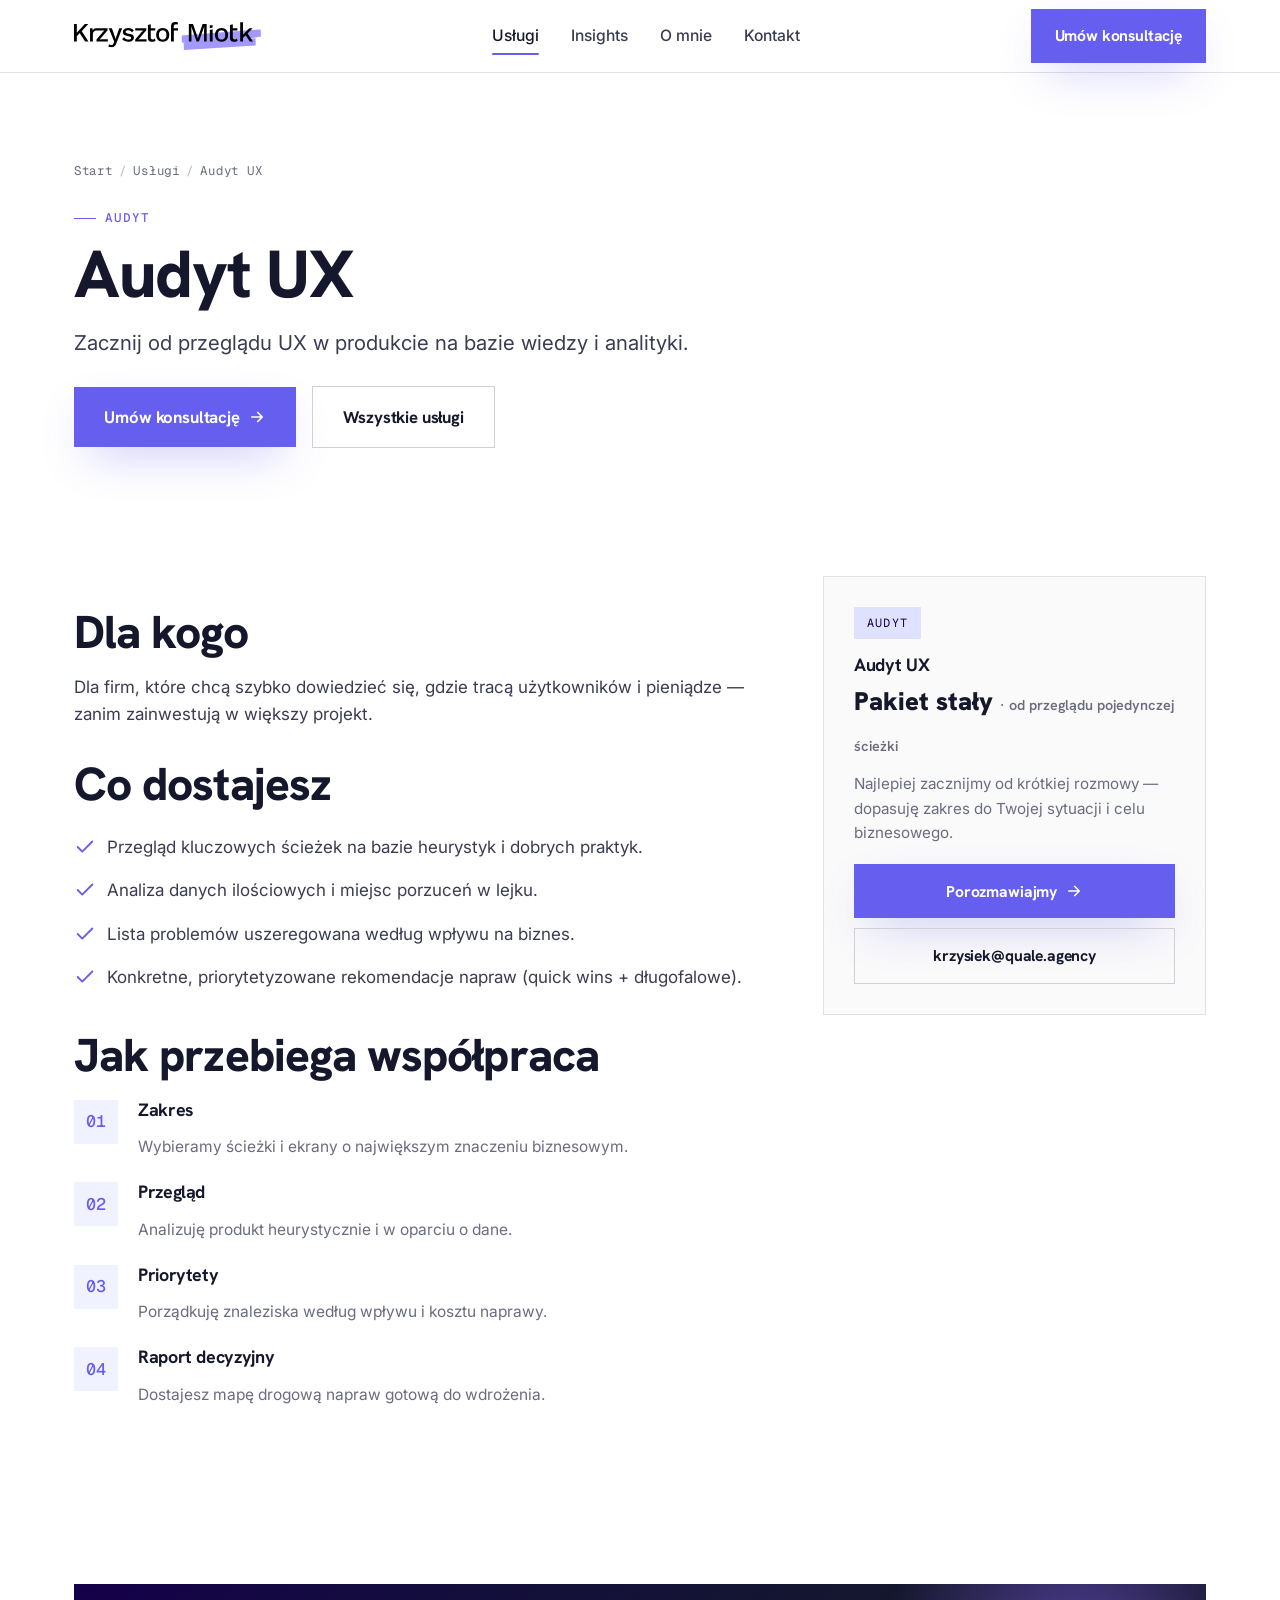
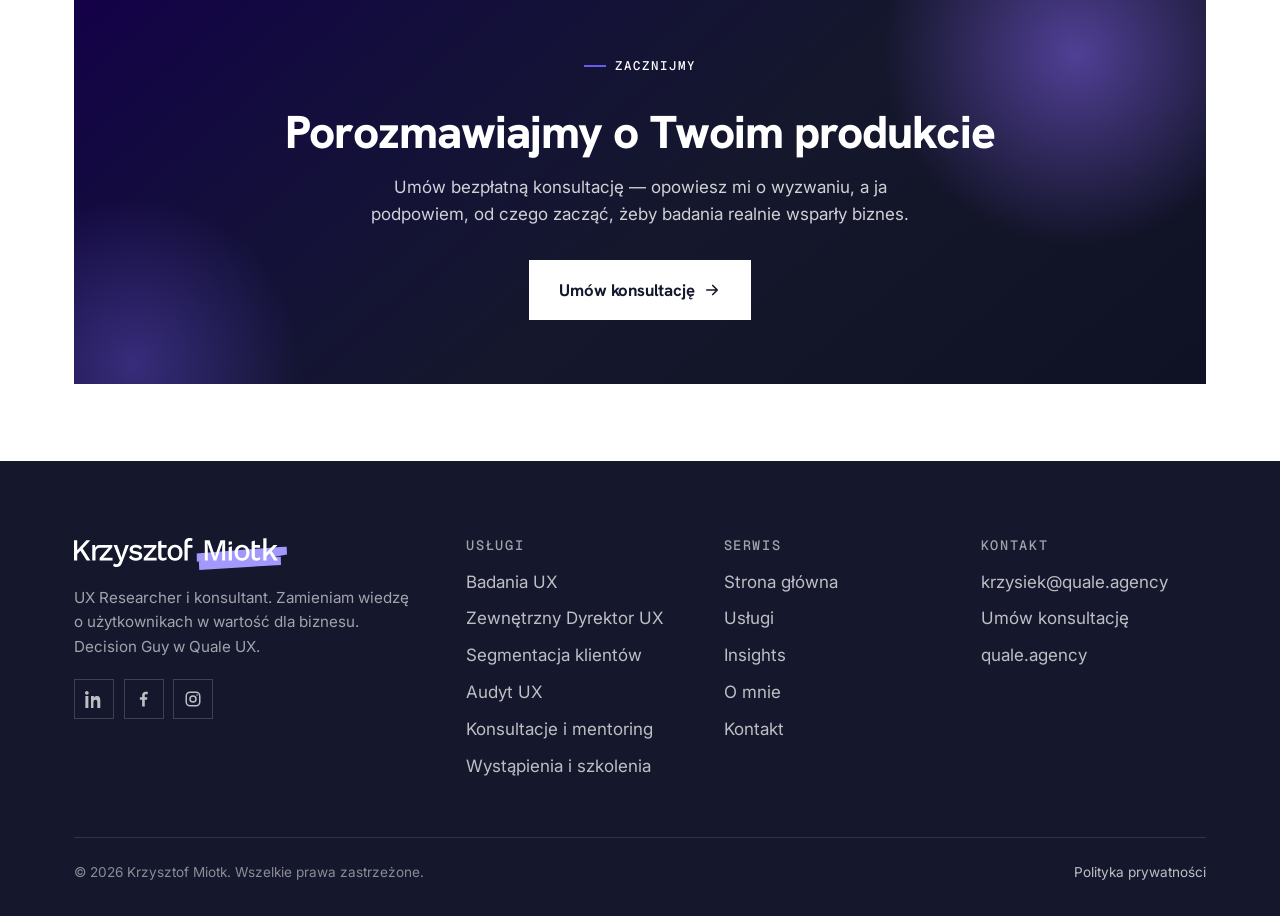
==== audyt-ux.html @ 033b7e9b "Krzysztof Miotk — strona w brandingu QUALE Wielostronicowy serwis statyczny (HTML/CSS/JS) spójny z q" ====
<!DOCTYPE html>
<html lang="pl">
<head>
<meta charset="utf-8" />
<meta name="viewport" content="width=device-width, initial-scale=1" />
<title>Audyt UX — Krzysztof Miotk</title>
<meta name="description" content="Zacznij od przeglądu UX w produkcie na bazie wiedzy i analityki." />
<link rel="preconnect" href="https://fonts.googleapis.com" />
<link rel="preconnect" href="https://fonts.gstatic.com" crossorigin />
<link href="https://fonts.googleapis.com/css2?family=Hanken+Grotesk:wght@400;500;600;700;800;900&family=Inter:wght@400;500;600;700&family=Geist+Mono:wght@400;500&display=swap" rel="stylesheet" />
<link rel="stylesheet" href="css/styles.css" />
</head>
<body>
<header class="site-header">
  <div class="wrap nav">
    <a href="index.html" class="brand" aria-label="Krzysztof Miotk — strona główna">
      <img src="assets/logo.svg" alt="Krzysztof Miotk" class="brand-logo" width="280" height="42" />
    </a>
    <nav class="nav-links" aria-label="Główna nawigacja">
      <a href="uslugi.html" aria-current="page">Usługi</a>
      <a href="insights.html">Insights</a>
      <a href="o-mnie.html">O mnie</a>
      <a href="kontakt.html">Kontakt</a>
    </nav>
    <div class="nav-cta">
      <a href="kontakt.html" class="btn btn--primary nav-desk">Umów konsultację</a>
      <button class="nav-toggle" aria-label="Menu" aria-expanded="false"><span></span></button>
    </div>
  </div>
</header>
<main>

<section class="page-hero">
  <div class="wrap">
    <p class="breadcrumbs"><a href="index.html">Start</a><span>/</span><a href="uslugi.html">Usługi</a><span>/</span>Audyt UX</p>
    <p class="eyebrow">Audyt</p>
    <h1 style="max-width:16ch; margin-top:.6rem">Audyt UX</h1>
    <p class="lead">Zacznij od przeglądu UX w produkcie na bazie wiedzy i analityki.</p>
    <div class="hero-cta" style="margin-top:1.6rem">
      <a href="kontakt.html" class="btn btn--primary btn--lg">Umów konsultację <svg viewBox="0 0 24 24" fill="none" stroke="currentColor" stroke-width="2.2" stroke-linecap="round" stroke-linejoin="round"><path d="M5 12h14M13 6l6 6-6 6"/></svg></a>
      <a href="uslugi.html" class="btn btn--ghost btn--lg">Wszystkie usługi</a>
    </div>
  </div>
</section>

<section class="section--tight">
  <div class="wrap split">
    <div class="prose reveal">
      <h2>Dla kogo</h2>
      <p>Dla firm, które chcą szybko dowiedzieć się, gdzie tracą użytkowników i pieniądze — zanim zainwestują w większy projekt.</p>

      <h2>Co dostajesz</h2>
      <ul class="checklist">
        <li><svg viewBox="0 0 24 24" fill="none" stroke="currentColor" stroke-width="2" stroke-linecap="round" stroke-linejoin="round"><path d="M20 6L9 17l-5-5"/></svg> Przegląd kluczowych ścieżek na bazie heurystyk i dobrych praktyk.</li>
        <li><svg viewBox="0 0 24 24" fill="none" stroke="currentColor" stroke-width="2" stroke-linecap="round" stroke-linejoin="round"><path d="M20 6L9 17l-5-5"/></svg> Analiza danych ilościowych i miejsc porzuceń w lejku.</li>
        <li><svg viewBox="0 0 24 24" fill="none" stroke="currentColor" stroke-width="2" stroke-linecap="round" stroke-linejoin="round"><path d="M20 6L9 17l-5-5"/></svg> Lista problemów uszeregowana według wpływu na biznes.</li>
        <li><svg viewBox="0 0 24 24" fill="none" stroke="currentColor" stroke-width="2" stroke-linecap="round" stroke-linejoin="round"><path d="M20 6L9 17l-5-5"/></svg> Konkretne, priorytetyzowane rekomendacje napraw (quick wins + długofalowe).</li>
      </ul>

      <h2>Jak przebiega współpraca</h2>
      <div class="steps" style="margin-top:1.2rem">
        <div class="step stack" style="margin-bottom:1.4rem">
          <h4>Zakres</h4>
          <p class="muted" style="font-size:.97rem">Wybieramy ścieżki i ekrany o największym znaczeniu biznesowym.</p>
        </div>
        <div class="step stack" style="margin-bottom:1.4rem">
          <h4>Przegląd</h4>
          <p class="muted" style="font-size:.97rem">Analizuję produkt heurystycznie i w oparciu o dane.</p>
        </div>
        <div class="step stack" style="margin-bottom:1.4rem">
          <h4>Priorytety</h4>
          <p class="muted" style="font-size:.97rem">Porządkuję znaleziska według wpływu i kosztu naprawy.</p>
        </div>
        <div class="step stack" style="margin-bottom:1.4rem">
          <h4>Raport decyzyjny</h4>
          <p class="muted" style="font-size:.97rem">Dostajesz mapę drogową napraw gotową do wdrożenia.</p>
        </div>
      </div>
    </div>

    <aside class="reveal">
      <div class="sidecard">
        <span class="pill">Audyt</span>
        <h4 style="margin-top:1rem">Audyt UX</h4>
        <div class="price">Pakiet stały <small>· od przeglądu pojedynczej ścieżki</small></div>
        <p class="muted" style="font-size:.95rem; margin:.6rem 0 1.2rem">Najlepiej zacznijmy od krótkiej rozmowy — dopasuję zakres do Twojej sytuacji i celu biznesowego.</p>
        <a href="kontakt.html" class="btn btn--primary btn--block">Porozmawiajmy <svg viewBox="0 0 24 24" fill="none" stroke="currentColor" stroke-width="2.2" stroke-linecap="round" stroke-linejoin="round"><path d="M5 12h14M13 6l6 6-6 6"/></svg></a>
        <a href="mailto:krzysiek@quale.agency" class="btn btn--ghost btn--block" style="margin-top:.6rem">krzysiek@quale.agency</a>
      </div>
    </aside>
  </div>
</section>

<section class="section section--tight">
  <div class="wrap">
    <div class="cta-band reveal">
      <p class="eyebrow" style="justify-content:center; color:#fff">Zacznijmy</p>
      <h2>Porozmawiajmy o Twoim produkcie</h2>
      <p>Umów bezpłatną konsultację — opowiesz mi o wyzwaniu, a ja podpowiem, od czego zacząć, żeby badania realnie wsparły biznes.</p>
      <a href="kontakt.html" class="btn btn--light btn--lg">Umów konsultację <svg viewBox="0 0 24 24" fill="none" stroke="currentColor" stroke-width="2.2" stroke-linecap="round" stroke-linejoin="round"><path d="M5 12h14M13 6l6 6-6 6"/></svg></a>
    </div>
  </div>
</section>
</main>

<footer class="site-footer">
  <div class="wrap">
    <div class="footer-grid">
      <div>
        <div class="brand"><img src="assets/logo-white.svg" alt="Krzysztof Miotk" class="brand-logo" width="280" height="42" /></div>
        <p class="footer-about">UX Researcher i konsultant. Zamieniam wiedzę o użytkownikach w wartość dla biznesu. Decision Guy w Quale UX.</p>
        <div class="socials">
          <a href="https://www.linkedin.com/" aria-label="LinkedIn" target="_blank" rel="noopener"><svg viewBox="0 0 24 24" fill="currentColor"><path d="M4.98 3.5A2.5 2.5 0 1 1 0 3.5a2.5 2.5 0 0 1 4.98 0zM.5 8h4V24h-4V8zM8 8h3.8v2.2h.05c.53-1 1.83-2.2 3.77-2.2 4.03 0 4.78 2.65 4.78 6.1V24h-4v-7.1c0-1.7-.03-3.9-2.38-3.9-2.38 0-2.75 1.86-2.75 3.78V24H8V8z"/></svg></a>
          <a href="https://www.facebook.com/" aria-label="Facebook" target="_blank" rel="noopener"><svg viewBox="0 0 24 24" fill="currentColor"><path d="M13 22v-9h3l.5-3.5H13V7.3c0-1 .3-1.7 1.8-1.7H17V2.4c-.4-.05-1.5-.16-2.8-.16-2.8 0-4.7 1.7-4.7 4.8v2.66H6.5V13H9.5v9H13z"/></svg></a>
          <a href="https://www.instagram.com/" aria-label="Instagram" target="_blank" rel="noopener"><svg viewBox="0 0 24 24" fill="none" stroke="currentColor" stroke-width="2"><rect x="3" y="3" width="18" height="18" rx="5"/><circle cx="12" cy="12" r="4"/><circle cx="17.5" cy="6.5" r="1" fill="currentColor" stroke="none"/></svg></a>
        </div>
      </div>
      <div class="footer-col">
        <h4>Usługi</h4>
        <ul>
          <li><a href="badania-ux.html">Badania UX</a></li>
          <li><a href="zewnetrzny-dyrektor-ux.html">Zewnętrzny Dyrektor UX</a></li>
          <li><a href="segmentacja-klientow.html">Segmentacja klientów</a></li>
          <li><a href="audyt-ux.html">Audyt UX</a></li>
          <li><a href="konsultacje-i-mentoring.html">Konsultacje i mentoring</a></li>
          <li><a href="wystapienia-i-szkolenia.html">Wystąpienia i szkolenia</a></li>
        </ul>
      </div>
      <div class="footer-col">
        <h4>Serwis</h4>
        <ul>
          <li><a href="index.html">Strona główna</a></li>
          <li><a href="uslugi.html">Usługi</a></li>
          <li><a href="insights.html">Insights</a></li>
          <li><a href="o-mnie.html">O mnie</a></li>
          <li><a href="kontakt.html">Kontakt</a></li>
        </ul>
      </div>
      <div class="footer-col">
        <h4>Kontakt</h4>
        <ul>
          <li><a href="mailto:krzysiek@quale.agency">krzysiek@quale.agency</a></li>
          <li><a href="kontakt.html">Umów konsultację</a></li>
          <li><a href="https://quale.agency" target="_blank" rel="noopener">quale.agency</a></li>
        </ul>
      </div>
    </div>
    <div class="footer-bottom">
      <span>© <span data-year>2025</span> Krzysztof Miotk. Wszelkie prawa zastrzeżone.</span>
      <a href="#">Polityka prywatności</a>
    </div>
  </div>
</footer>

<script src="js/main.js"></script>
</body>
</html>
---- css/styles.css ----
/* =========================================================================
   Krzysztof Miotk — Design System (spójny z QUALE Branding)
   Tokeny przeniesione 1:1 z quale.agency:
   - Fonty:  Hanken Grotesk (display) / Inter (sans) / Geist Mono (mono)
   - Kolory: brand purple oklch(57.2% .21 280), brand-dark #15172c, itd.
   ========================================================================= */

:root {
  /* --- Marka (z quale.agency) --- */
  --brand:            oklch(57.2% 0.21 280);   /* fioletowy akcent QUALE */
  --brand-strong:     oklch(50% 0.23 282);     /* mocniejszy hover */
  --brand-deep:       oklch(20% 0.12 282);     /* deep purple (gradienty) */
  --brand-light:      oklch(92% 0.048 280);    /* lawenda (tła) */
  --brand-lighter:    oklch(96.5% 0.022 285);  /* bardzo jasna lawenda */
  --brand-dark:       #15172c;                 /* granat / primary text */
  --brand-yellow:     oklch(87.6% 0.174 97);   /* żółty akcent */

  /* --- Neutralne --- */
  --bg:               #ffffff;
  --bg-soft:          #fafafa;
  --bg-tint:          oklch(97.5% 0.012 285);
  --ink:              #15172c;
  --ink-soft:         #3a3d52;
  --muted:            #6a6d80;
  --muted-2:          #9094a6;
  --line:             oklch(91% 0.008 285);
  --line-strong:      oklch(86% 0.012 285);
  --white:            #ffffff;

  /* --- Typografia --- */
  --font-display: "Hanken Grotesk", "Inter", system-ui, sans-serif;
  --font-sans:    "Inter", system-ui, -apple-system, sans-serif;
  --font-mono:    "Geist Mono", ui-monospace, "SFMono-Regular", Menlo, monospace;

  /* --- Skala / promienie / cienie --- */
  --maxw: 1180px;
  --radius-sm: 0px;
  --radius:    0px;
  --radius-lg: 0px;
  --radius-xl: 0px;
  --shadow-sm: 0 1px 2px rgba(21,23,44,.04), 0 1px 3px rgba(21,23,44,.06);
  --shadow:    0 8px 24px -8px rgba(21,23,44,.12), 0 2px 8px -4px rgba(21,23,44,.08);
  --shadow-lg: 0 24px 60px -20px rgba(21,23,44,.22);
  --shadow-brand: 0 18px 48px -16px oklch(57.2% 0.21 280 / .45);

  --ease: cubic-bezier(.22,.61,.36,1);
}

/* ---------------------------------------------------------------- Reset */
*, *::before, *::after { box-sizing: border-box; }
* { margin: 0; }
html { scroll-behavior: smooth; -webkit-text-size-adjust: 100%; }
body {
  font-family: var(--font-sans);
  color: var(--ink);
  background: var(--bg);
  line-height: 1.6;
  font-size: 17px;
  -webkit-font-smoothing: antialiased;
  text-rendering: optimizeLegibility;
  overflow-x: hidden;
}
img, svg, video { display: block; max-width: 100%; }
a { color: inherit; text-decoration: none; }
button { font: inherit; cursor: pointer; border: none; background: none; }
ul { list-style: none; padding: 0; }
:focus-visible { outline: 3px solid var(--brand); outline-offset: 3px; border-radius: 4px; }

/* ------------------------------------------------------------ Typografia */
h1, h2, h3, h4 {
  font-family: var(--font-display);
  font-weight: 800;
  line-height: 1.08;
  letter-spacing: -0.02em;
  color: var(--ink);
}
h1 { font-size: clamp(2.4rem, 5.2vw, 4.2rem); }
h2 { font-size: clamp(1.9rem, 3.6vw, 3rem); }
h3 { font-size: clamp(1.3rem, 2vw, 1.7rem); letter-spacing: -0.015em; }
h4 { font-size: 1.12rem; font-weight: 700; }
p  { color: var(--ink-soft); }

.eyebrow {
  font-family: var(--font-mono);
  font-size: .78rem;
  font-weight: 500;
  letter-spacing: 0.16em;
  text-transform: uppercase;
  color: var(--brand);
  display: inline-flex;
  align-items: center;
  gap: .55rem;
}
.eyebrow::before {
  content: "";
  width: 22px; height: 1.5px;
  background: var(--brand);
  display: inline-block;
}

/* Sygnaturowy "marker" QUALE — fioletowe podświetlenie za słowem */
.mark { position: relative; white-space: nowrap; z-index: 0; }
.mark::before {
  content: "";
  position: absolute;
  inset: 12% -.18em -6% -.12em;
  background: var(--brand);
  opacity: .9;
  border-radius: 0;
  transform: rotate(-1.6deg);
  z-index: -1;
}
.mark--text { color: var(--white); }
/* wariant tylko-podkreślenie (na jasnym tle nagłówków) */
.uline { background-image: linear-gradient(transparent 62%, oklch(57.2% 0.21 280 / .28) 0); }

/* ---------------------------------------------------------------- Layout */
.wrap { width: 100%; max-width: var(--maxw); margin-inline: auto; padding-inline: 24px; }
.section { padding-block: clamp(64px, 9vw, 120px); }
.section--tight { padding-block: clamp(48px, 6vw, 80px); }
.section--soft { background: var(--bg-soft); }
.section--tint { background: var(--bg-tint); }
.center { text-align: center; }
.lead { font-size: clamp(1.05rem, 1.6vw, 1.3rem); color: var(--ink-soft); max-width: 60ch; }
.center .lead { margin-inline: auto; }
.section-head { max-width: 56ch; margin-bottom: clamp(36px, 4vw, 56px); }
.center.section-head { margin-inline: auto; }
.stack > * + * { margin-top: 1rem; }

/* ---------------------------------------------------------------- Buttons */
.btn {
  display: inline-flex; align-items: center; justify-content: center; gap: .5rem;
  font-family: var(--font-display);
  font-weight: 700;
  font-size: .98rem;
  letter-spacing: -0.01em;
  padding: 0.9rem 1.5rem;
  border-radius: 0px;
  transition: transform .2s var(--ease), background .2s, box-shadow .2s, color .2s;
  white-space: nowrap;
}
.btn svg { width: 18px; height: 18px; }
.btn--primary { background: var(--brand); color: #fff; box-shadow: var(--shadow-brand); }
.btn--primary:hover { background: var(--brand-strong); transform: translateY(-2px); }
.btn--dark { background: var(--brand-dark); color: #fff; }
.btn--dark:hover { background: #20233f; transform: translateY(-2px); }
.btn--ghost { background: transparent; color: var(--ink); border: 1.5px solid var(--line-strong); }
.btn--ghost:hover { border-color: var(--brand); color: var(--brand); }
.btn--light { background: #fff; color: var(--brand-dark); }
.btn--light:hover { transform: translateY(-2px); box-shadow: var(--shadow-lg); }
.btn--lg { padding: 1.05rem 1.9rem; font-size: 1.05rem; }
.btn--block { width: 100%; }
.link-arrow {
  display: inline-flex; align-items: center; gap: .4rem;
  font-family: var(--font-display); font-weight: 700; color: var(--brand);
}
.link-arrow svg { width: 16px; height: 16px; transition: transform .2s var(--ease); }
.link-arrow:hover svg { transform: translateX(4px); }

/* ---------------------------------------------------------------- Header */
.site-header {
  position: sticky; top: 0; z-index: 100;
  background: oklch(100% 0 0 / .82);
  backdrop-filter: saturate(160%) blur(14px);
  border-bottom: 1px solid var(--line);
}
.nav { display: flex; align-items: center; justify-content: space-between; height: 72px; gap: 1.5rem; }
.brand { display: inline-flex; align-items: center; }
.brand-logo { height: 28px; width: auto; display: block; }
.site-footer .brand-logo { height: 32px; }
.nav-links { display: flex; align-items: center; gap: 2rem; }
.nav-links a { font-weight: 500; font-size: .98rem; color: var(--ink-soft); transition: color .15s; position: relative; }
.nav-links a:hover, .nav-links a[aria-current="page"] { color: var(--ink); }
.nav-links a[aria-current="page"]::after {
  content:""; position:absolute; left:0; right:0; bottom:-6px; height:2px; background: var(--brand); border-radius: 2px;
}
.nav-cta { display: flex; align-items: center; gap: .75rem; }
.nav-toggle { display: none; width: 44px; height: 44px; border-radius: 0px; align-items: center; justify-content: center; }
.nav-toggle span, .nav-toggle span::before, .nav-toggle span::after {
  content: ""; display: block; width: 22px; height: 2px; background: var(--ink); border-radius: 2px; transition: .25s var(--ease); position: relative;
}
.nav-toggle span::before { position: absolute; top: -7px; }
.nav-toggle span::after { position: absolute; top: 7px; }
body.nav-open .nav-toggle span { background: transparent; }
body.nav-open .nav-toggle span::before { top: 0; transform: rotate(45deg); }
body.nav-open .nav-toggle span::after { top: 0; transform: rotate(-45deg); }

/* ---------------------------------------------------------------- Hero */
.hero { position: relative; padding-block: clamp(56px, 8vw, 104px); overflow: clip; }
.hero-grid { display: grid; grid-template-columns: 1.05fr 0.95fr; gap: clamp(32px, 5vw, 72px); align-items: center; }
.hero h1 { margin-bottom: 1.25rem; }
.hero .lead { margin-bottom: 2rem; }
.hero-cta { display: flex; flex-wrap: wrap; gap: 1rem; align-items: center; }
.hero-portrait {
  position: relative; width: 100%; border-radius: var(--radius-xl); overflow: hidden;
  background: linear-gradient(155deg, var(--brand) 0%, var(--brand-deep) 92%);
  aspect-ratio: 4/5; box-shadow: var(--shadow-brand);
  display: grid; place-items: end center;
}
.hero-portrait .glow { position:absolute; inset:0; background: radial-gradient(120% 90% at 80% 0%, oklch(70% 0.18 300 / .55), transparent 60%); }
.hero-badge {
  position: absolute; left: 18px; bottom: 18px; right: 18px;
  background: oklch(100% 0 0 / .12); backdrop-filter: blur(8px);
  border: 1px solid oklch(100% 0 0 / .22);
  border-radius: var(--radius); padding: 16px 18px; color: #fff; z-index: 2;
}
.hero-badge .role { font-family: var(--font-mono); font-size: .72rem; letter-spacing: .14em; text-transform: uppercase; opacity: .85; }
.hero-badge .name { font-family: var(--font-display); font-weight: 800; font-size: 1.2rem; margin-top: 2px; }
.hero-portrait .silhouette { width: 86%; height: 92%; align-self:end; background: linear-gradient(transparent, oklch(20% 0.12 282 / .35)); border-radius: 0px; display:grid; place-items:center; }
.hero-portrait .initials { font-family: var(--font-display); font-weight: 900; font-size: clamp(5rem, 12vw, 9rem); color: oklch(100% 0 0 / .14); letter-spacing: -0.04em; }

/* Zdjęcia — portret i media w kartach (ostre narożniki, branding QUALE) */
.portrait-photo { width: 100%; height: auto; display: block; box-shadow: var(--shadow-brand); }
.figure { margin: 0; }
.figure img { width: 100%; height: auto; display: block; box-shadow: var(--shadow); }
.media-cover { width: 100%; height: 100%; object-fit: cover; display: block; }
.article .thumb img, .featured .feat-media img { width: 100%; height: 100%; object-fit: cover; display: block; }
.feat-media.has-img::after, .thumb.has-img::after { content: none; }

/* pasek zaufania / klienci */
.trust { display:flex; flex-wrap:wrap; align-items:center; gap: 1.4rem 2.4rem; opacity:.9; }
.trust .label { font-family: var(--font-mono); font-size:.72rem; letter-spacing:.14em; text-transform:uppercase; color: var(--muted); }
.trust .logos { display:flex; flex-wrap:wrap; gap: 1rem 2rem; align-items:center; }
.trust .logos span { font-family: var(--font-display); font-weight: 800; color: var(--muted-2); font-size: 1.05rem; letter-spacing:-.02em; }

/* ---------------------------------------------------------------- Cards / grids */
.grid { display: grid; gap: clamp(18px, 2vw, 28px); }
.grid-2 { grid-template-columns: repeat(2, 1fr); }
.grid-3 { grid-template-columns: repeat(3, 1fr); }
.grid-4 { grid-template-columns: repeat(4, 1fr); }

.card {
  background: var(--white); border: 1px solid var(--line);
  border-radius: var(--radius-lg); padding: clamp(22px, 2.4vw, 30px);
  transition: transform .25s var(--ease), box-shadow .25s, border-color .25s;
  display: flex; flex-direction: column; height: 100%;
}
.card:hover { transform: translateY(-4px); box-shadow: var(--shadow); border-color: var(--line-strong); }
.card .ico {
  width: 52px; height: 52px; border-radius: 0px; display: grid; place-items: center;
  background: var(--brand-lighter); color: var(--brand); margin-bottom: 1.1rem;
}
.card .ico svg { width: 26px; height: 26px; }
.card h3 { margin-bottom: .5rem; }
.card p { font-size: .98rem; flex: 1; }
.card .card-foot { margin-top: 1.2rem; }

/* karta-usługa jako link (cała klikalna) */
a.card { color: inherit; }
a.card:hover h3 { color: var(--brand); }

/* numerowane kroki */
.steps { counter-reset: step; }
.step { position: relative; padding-left: 64px; }
.step::before {
  counter-increment: step; content: counter(step,decimal-leading-zero);
  position: absolute; left: 0; top: 0;
  font-family: var(--font-mono); font-weight: 500; font-size: 1.05rem;
  color: var(--brand); background: var(--brand-lighter);
  width: 44px; height: 44px; border-radius: 0px; display: grid; place-items: center;
}

/* lista korzyści */
.checklist li { display:flex; gap:.7rem; align-items:flex-start; padding-block:.5rem; color: var(--ink-soft); }
.checklist li svg { flex:0 0 22px; width:22px; height:22px; color: var(--brand); margin-top:2px; }

/* ---------------------------------------------------------------- Insights (styl quale) */
.tag {
  display: inline-flex; align-items: center;
  font-family: var(--font-mono); font-size: .72rem; font-weight: 500;
  letter-spacing: .06em; text-transform: uppercase;
  padding: .3rem .7rem; border-radius: 0px;
  background: var(--brand-lighter); color: var(--brand);
}
.filters { display: flex; flex-wrap: wrap; gap: .6rem; margin-bottom: 2.5rem; }
.filter {
  font-family: var(--font-display); font-weight: 600; font-size: .92rem;
  padding: .55rem 1.05rem; border-radius: 0px;
  border: 1.5px solid var(--line-strong); color: var(--ink-soft);
  transition: .2s var(--ease);
}
.filter:hover { border-color: var(--brand); color: var(--brand); }
.filter.is-active { background: var(--brand-dark); border-color: var(--brand-dark); color: #fff; }

.article { display:flex; flex-direction: column; height:100%; }
.article .thumb {
  aspect-ratio: 16/10; border-radius: var(--radius); overflow:hidden; margin-bottom: 1.1rem;
  background: linear-gradient(150deg, var(--brand) 0%, var(--brand-deep) 100%);
  position: relative;
}
.article .thumb::after { content:""; position:absolute; inset:0; background: radial-gradient(100% 80% at 90% 10%, oklch(72% .16 300 / .5), transparent 55%); }
.article .thumb.alt { background: linear-gradient(150deg, var(--brand-dark) 0%, var(--brand-deep) 100%); }
.article .meta { display:flex; align-items:center; gap:.6rem; margin-bottom:.7rem; flex-wrap:wrap; }
.article h3 { font-size: 1.18rem; margin-bottom: .5rem; line-height: 1.2; }
.article:hover h3 { color: var(--brand); }
.article p { font-size: .95rem; margin-bottom: 1rem; }
.article .byline { margin-top: auto; display:flex; align-items:center; gap:.5rem; font-size:.85rem; color: var(--muted); }
.article .byline .dot { width:4px; height:4px; border-radius:0px; background: var(--muted-2); }
.article .avatar { width:26px; height:26px; border-radius:0px; background: var(--brand-light); color: var(--brand-deep); display:grid; place-items:center; font-family:var(--font-display); font-weight:800; font-size:.72rem; }

/* artykuł wyróżniony */
.featured {
  display:grid; grid-template-columns: 1.1fr .9fr; gap: clamp(24px,3vw,48px);
  background: var(--brand-dark); color:#fff; border-radius: var(--radius-xl); overflow:hidden;
  align-items:center;
}
.featured .feat-body { padding: clamp(28px, 4vw, 56px); }
.featured h2 { color:#fff; margin: .8rem 0 1rem; font-size: clamp(1.6rem,2.6vw,2.4rem); }
.featured p { color: oklch(100% 0 0 / .78); }
.featured .feat-media {
  align-self: stretch; min-height: 280px;
  background: linear-gradient(150deg, var(--brand) 0%, var(--brand-deep) 100%);
  position: relative;
}
.featured .feat-media::after { content:""; position:absolute; inset:0; background: radial-gradient(90% 90% at 80% 10%, oklch(75% .17 300 / .55), transparent 55%); }
.featured .tag { background: oklch(100% 0 0 / .14); color:#fff; }
.featured .byline { color: oklch(100% 0 0 / .7); margin-top:1.5rem; }

/* ---------------------------------------------------------------- Stat / quote */
.stats { display:grid; grid-template-columns: repeat(3,1fr); gap: clamp(18px,2vw,28px); }
.stat .num { font-family: var(--font-display); font-weight: 900; font-size: clamp(2.4rem,4vw,3.4rem); color: var(--brand); letter-spacing:-.03em; line-height:1; }
.stat .cap { color: var(--muted); margin-top:.4rem; font-size:.95rem; }

.quote {
  font-family: var(--font-display); font-weight: 800; letter-spacing:-.02em;
  font-size: clamp(1.5rem, 3vw, 2.4rem); line-height: 1.2; color: var(--ink);
}
.quote .mark { color:#fff; }

/* ---------------------------------------------------------------- CTA band */
.cta-band {
  background: linear-gradient(140deg, var(--brand-deep) 0%, var(--brand-dark) 55%, #0f1124 100%);
  color:#fff; border-radius: var(--radius-xl); padding: clamp(36px,5vw,72px);
  position: relative; overflow:hidden; text-align:center;
}
.cta-band::before { content:""; position:absolute; width:420px; height:420px; right:-80px; top:-140px; background: radial-gradient(circle, oklch(60% .2 290 / .55), transparent 65%); }
.cta-band::after  { content:""; position:absolute; width:360px; height:360px; left:-120px; bottom:-160px; background: radial-gradient(circle, oklch(55% .2 285 / .4), transparent 65%); }
.cta-band > * { position: relative; }
.cta-band h2 { color:#fff; margin-bottom: 1rem; }
.cta-band p { color: oklch(100% 0 0 / .8); max-width: 52ch; margin: 0 auto 2rem; }

/* ---------------------------------------------------------------- Newsletter */
.newsletter { background: var(--brand-light); border-radius: var(--radius-xl); padding: clamp(32px,4vw,56px); }
.newsletter form { display:flex; gap:.75rem; flex-wrap:wrap; max-width: 480px; }
.newsletter input {
  flex:1; min-width: 220px; padding: .9rem 1.1rem; border-radius: 0px;
  border: 1.5px solid oklch(57.2% .21 280 / .25); background:#fff; font: inherit; color: var(--ink);
}
.newsletter input:focus { outline:none; border-color: var(--brand); }
.newsletter .small { font-size:.85rem; color: var(--ink-soft); margin-top:.9rem; }

/* ---------------------------------------------------------------- Forms (kontakt) */
.field { margin-bottom: 1.1rem; }
.field label { display:block; font-family: var(--font-display); font-weight:600; font-size:.92rem; margin-bottom:.4rem; }
.field input, .field textarea, .field select {
  width:100%; padding:.85rem 1rem; border-radius: var(--radius-sm);
  border:1.5px solid var(--line-strong); background:#fff; font:inherit; color:var(--ink);
}
.field input:focus, .field textarea:focus, .field select:focus { outline:none; border-color: var(--brand); box-shadow: 0 0 0 3px oklch(57.2% .21 280 / .12); }
.field textarea { min-height: 140px; resize: vertical; }

/* ---------------------------------------------------------------- Footer */
.site-footer { background: var(--brand-dark); color: oklch(100% 0 0 / .72); padding-block: clamp(48px,6vw,80px) 32px; }
.site-footer a { color: oklch(100% 0 0 / .72); transition: color .15s; }
.site-footer a:hover { color:#fff; }
.footer-grid { display:grid; grid-template-columns: 1.6fr 1fr 1fr 1fr; gap: 2rem; margin-bottom: 3rem; }
.site-footer .brand { color:#fff; margin-bottom:1rem; }
.footer-col h4 { color:#fff; font-size:.85rem; font-family:var(--font-mono); font-weight:500; letter-spacing:.12em; text-transform:uppercase; margin-bottom:1rem; opacity:.6; }
.footer-col li { margin-bottom:.6rem; }
.footer-about { max-width: 34ch; color: oklch(100% 0 0 / .6); font-size:.95rem; }
.footer-bottom { border-top: 1px solid oklch(100% 0 0 / .12); padding-top: 1.5rem; display:flex; justify-content:space-between; gap:1rem; flex-wrap:wrap; font-size:.85rem; color: oklch(100% 0 0 / .5); }
.socials { display:flex; gap:.6rem; margin-top:1.25rem; }
.socials a { width:40px; height:40px; border-radius:0px; border:1px solid oklch(100% 0 0 / .18); display:grid; place-items:center; }
.socials a:hover { background: var(--brand); border-color: var(--brand); }
.socials svg { width:18px; height:18px; }

/* ---------------------------------------------------------------- Page hero (podstrony) */
.page-hero { padding-block: clamp(48px,7vw,88px) clamp(36px,4vw,56px); }
.page-hero .lead { margin-top: 1.1rem; }
.breadcrumbs { font-family: var(--font-mono); font-size:.78rem; letter-spacing:.06em; color: var(--muted); margin-bottom: 1.2rem; }
.breadcrumbs a:hover { color: var(--brand); }
.breadcrumbs span { margin-inline:.4rem; opacity:.5; }

/* dwie kolumny content + sidebar (usługa) */
.split { display:grid; grid-template-columns: 1.55fr .85fr; gap: clamp(28px,4vw,56px); align-items:start; }
.prose h2 { margin: 2rem 0 1rem; }
.prose h3 { margin: 1.6rem 0 .6rem; }
.prose p { margin-bottom: 1rem; }
.prose ul.checklist { margin: .5rem 0 1rem; }
.sidecard { position: sticky; top: 96px; background: var(--bg-soft); border:1px solid var(--line); border-radius: var(--radius-lg); padding: clamp(22px,2.5vw,30px); }
.sidecard h4 { margin-bottom:.4rem; }
.sidecard .price { font-family:var(--font-display); font-weight:900; font-size:1.6rem; color:var(--ink); margin:.4rem 0; }
.sidecard .price small { font-weight:600; font-size:.9rem; color:var(--muted); }

/* badge / pill ogólny */
.pill { display:inline-flex; align-items:center; gap:.4rem; font-family:var(--font-mono); font-size:.74rem; letter-spacing:.1em; text-transform:uppercase; color:var(--brand-deep); background:var(--brand-light); padding:.4rem .8rem; border-radius:0px; }

/* utilities */
.mt-0{margin-top:0}.mt-1{margin-top:.5rem}.mt-2{margin-top:1rem}.mt-3{margin-top:1.5rem}.mt-4{margin-top:2rem}
.mb-2{margin-bottom:1rem}.mb-3{margin-bottom:1.5rem}
.muted{color:var(--muted)}
.maxw-prose{max-width:64ch}

/* reveal on scroll */
.reveal { opacity:0; transform: translateY(18px); transition: opacity .6s var(--ease), transform .6s var(--ease); }
.reveal.in { opacity:1; transform:none; }
@media (prefers-reduced-motion: reduce){ .reveal{opacity:1;transform:none;transition:none} html{scroll-behavior:auto} }

/* ---------------------------------------------------------------- Responsive */
@media (max-width: 980px) {
  .hero-grid { grid-template-columns: 1fr; }
  .hero-portrait { max-width: 440px; margin-inline:auto; }
  .grid-4 { grid-template-columns: repeat(2,1fr); }
  .featured { grid-template-columns: 1fr; }
  .featured .feat-media { min-height: 220px; order:-1; }
  .split { grid-template-columns: 1fr; }
  .sidecard { position: static; }
  .footer-grid { grid-template-columns: 1fr 1fr; }
}
@media (max-width: 760px) {
  body { font-size: 16px; }
  .nav-links {
    position: fixed; inset: 72px 0 auto 0;
    flex-direction: column; align-items: stretch; gap: 0;
    background: #fff; border-bottom: 1px solid var(--line);
    padding: 12px 24px 24px; transform: translateY(-130%); transition: transform .3s var(--ease);
    box-shadow: var(--shadow);
  }
  body.nav-open .nav-links { transform: none; }
  .nav-links a { padding: 14px 0; border-bottom: 1px solid var(--line); font-size: 1.05rem; }
  .nav-links a[aria-current="page"]::after { display:none; }
  .nav-toggle { display: inline-flex; }
  .nav .btn--primary.nav-desk { display:none; }
  .grid-2, .grid-3, .grid-4, .stats { grid-template-columns: 1fr; }
  .footer-grid { grid-template-columns: 1fr 1fr; gap:1.5rem 1rem; }
}
@media (max-width: 460px){
  .footer-grid { grid-template-columns: 1fr; }
  .hero-cta { width:100%; }
  .hero-cta .btn { width:100%; }
  .hero-portrait { aspect-ratio: 4/5; }
  .hero-portrait .silhouette { align-self: start; height: 58%; place-items: center; }
  .hero-portrait .initials { font-size: 6.5rem; }
  .hero-badge { left: 14px; right: 14px; bottom: 14px; background: oklch(20% 0.12 282 / .72); border-color: oklch(100% 0 0 / .2); }
  .hero-badge .name { font-size: 1.15rem; line-height: 1.15; }
}
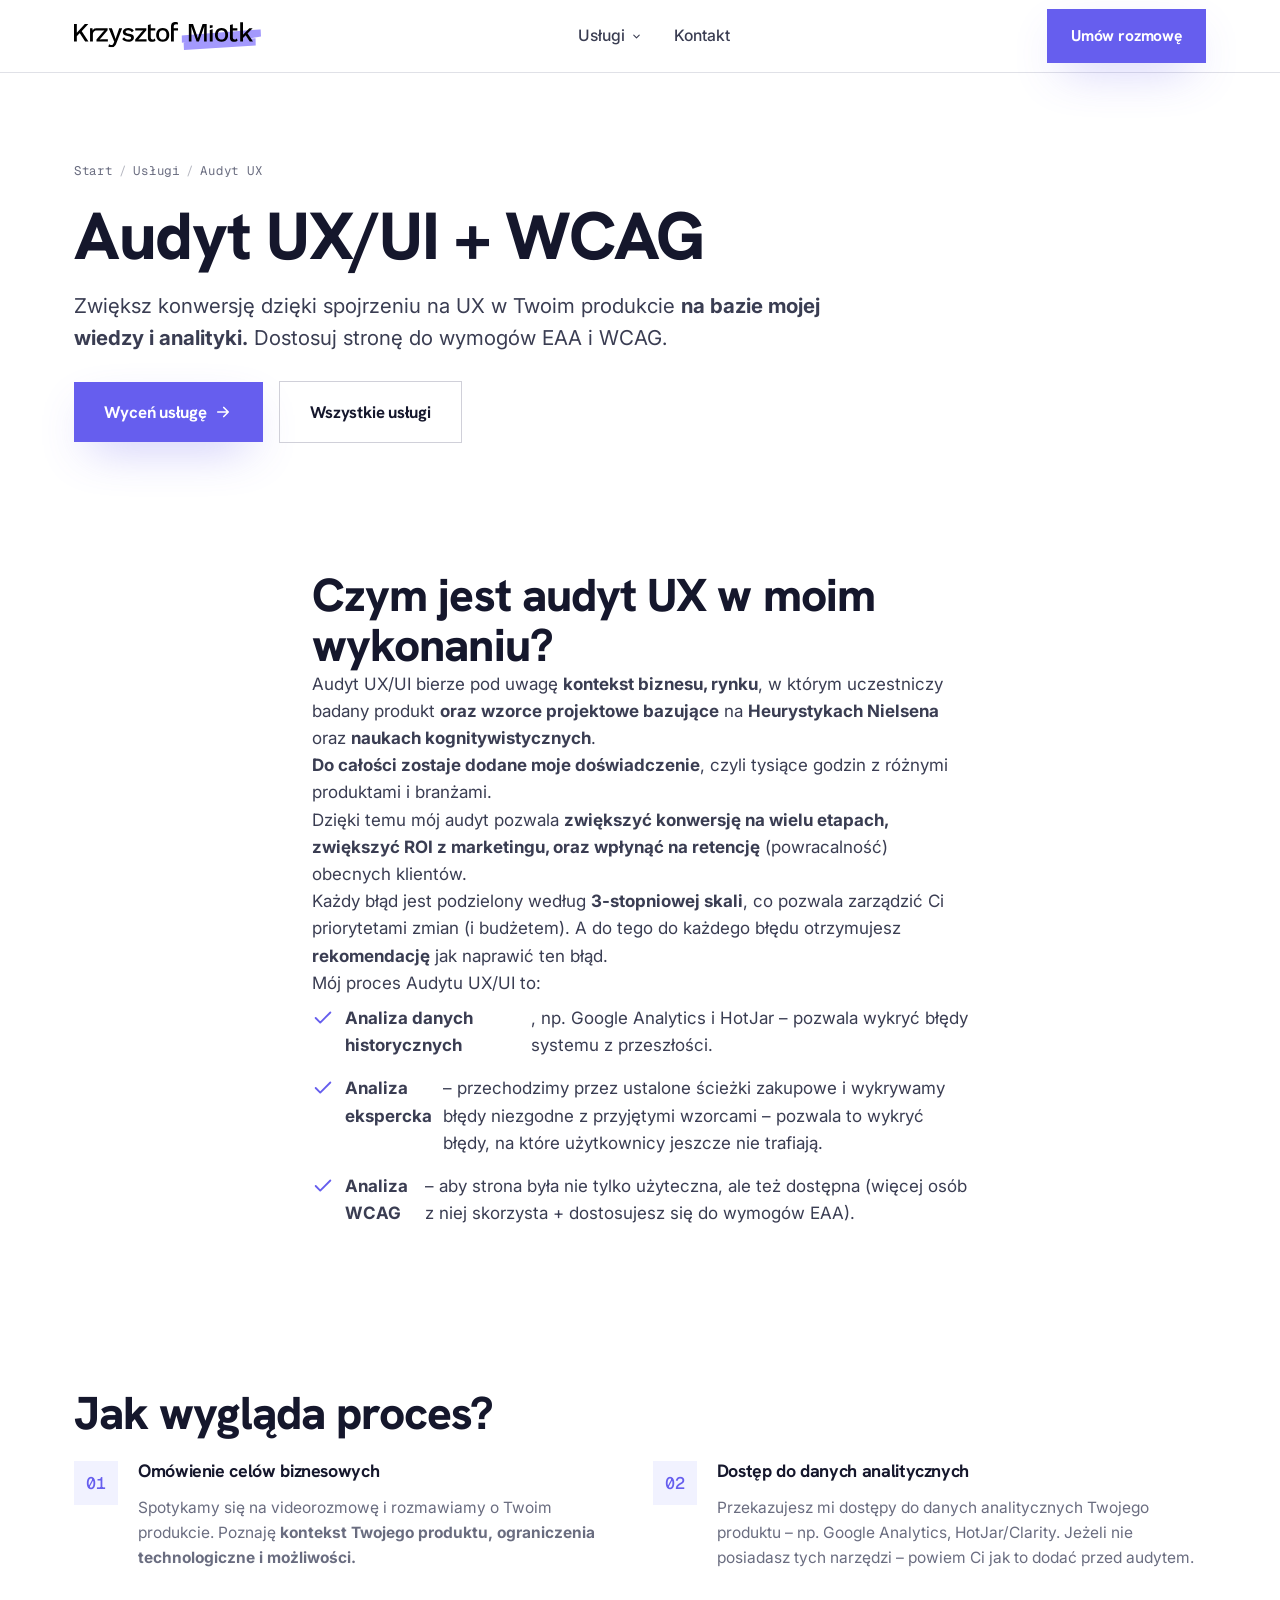
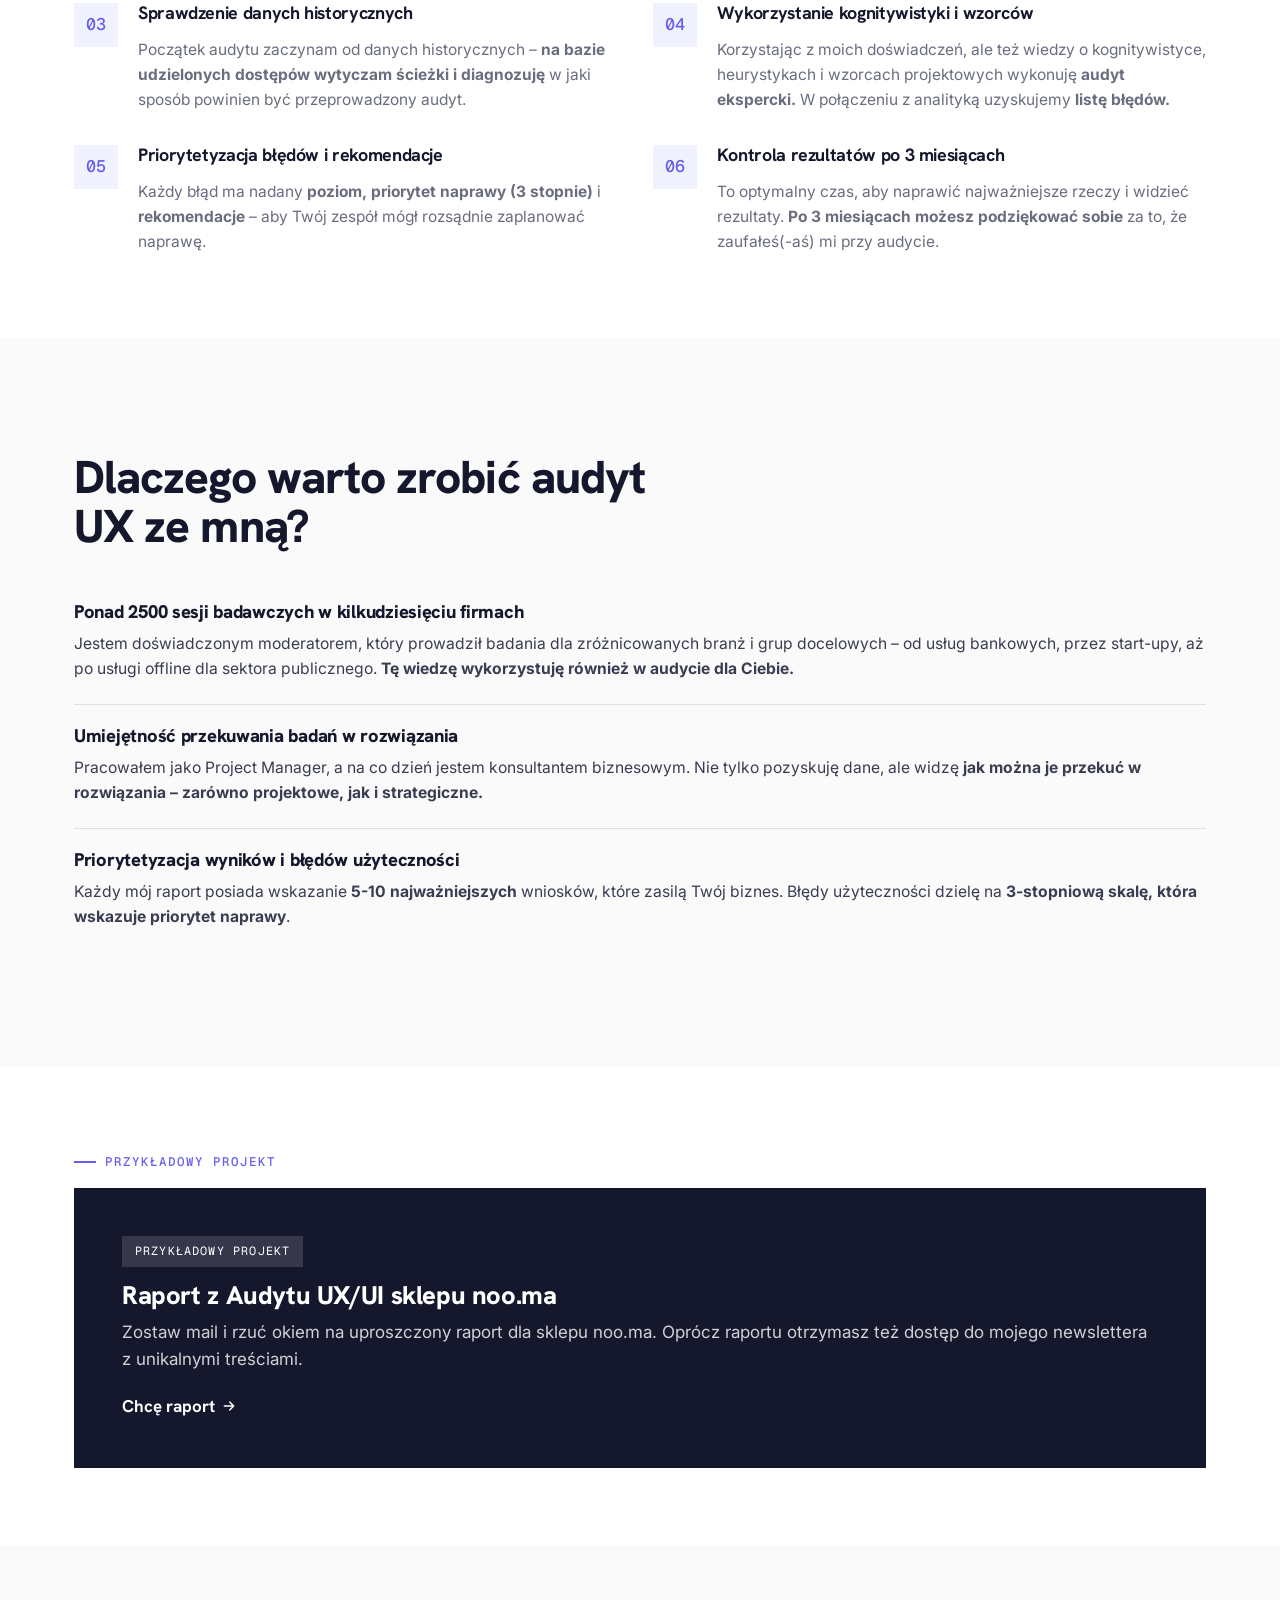
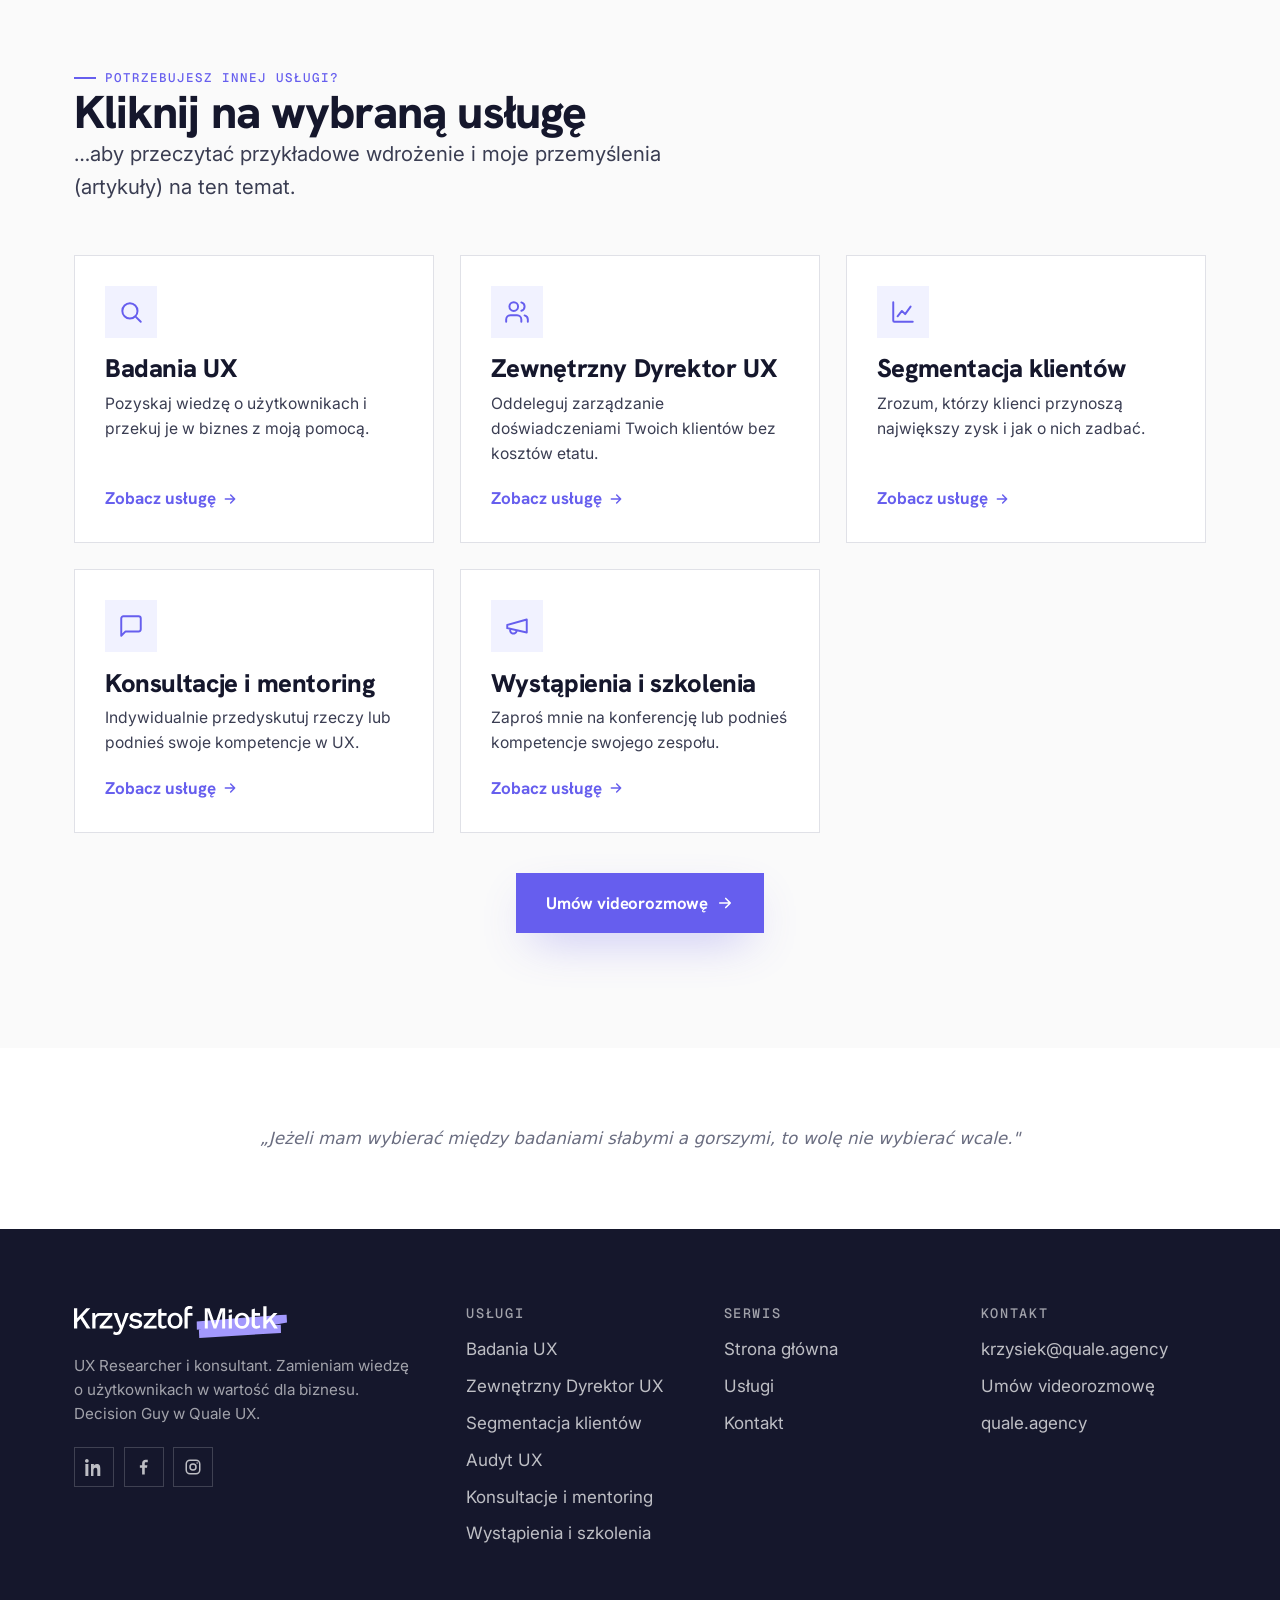
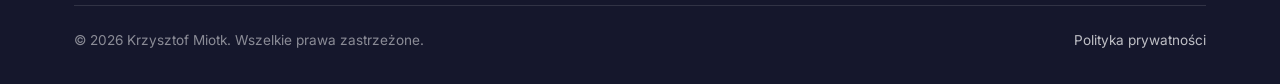
==== commit 92796829: "Treść i struktura podstron 1:1 z krzysztofmiotk.pl - Nawigacja: Usługi (rozwijane menu z 6 usługami)" ====
--- a/audyt-ux.html
+++ b/audyt-ux.html
@@ -4,7 +4,7 @@
 <meta charset="utf-8" />
 <meta name="viewport" content="width=device-width, initial-scale=1" />
 <title>Audyt UX — Krzysztof Miotk</title>
-<meta name="description" content="Zacznij od przeglądu UX w produkcie na bazie wiedzy i analityki." />
+<meta name="description" content="Zwiększ konwersję dzięki spojrzeniu na UX w Twoim produkcie **na bazie mojej wiedzy i analityki.** Dostosuj stronę do wymogów EAA i WCAG." />
 <link rel="preconnect" href="https://fonts.googleapis.com" />
 <link rel="preconnect" href="https://fonts.gstatic.com" crossorigin />
 <link href="https://fonts.googleapis.com/css2?family=Hanken+Grotesk:wght@400;500;600;700;800;900&family=Inter:wght@400;500;600;700&family=Geist+Mono:wght@400;500&display=swap" rel="stylesheet" />
@@ -17,13 +17,21 @@
       <img src="assets/logo.svg" alt="Krzysztof Miotk" class="brand-logo" width="280" height="42" />
     </a>
     <nav class="nav-links" aria-label="Główna nawigacja">
-      <a href="uslugi.html" aria-current="page">Usługi</a>
-      <a href="insights.html">Insights</a>
-      <a href="o-mnie.html">O mnie</a>
+      <div class="nav-item">
+        <a href="uslugi.html" class="nav-top" aria-haspopup="true">Usługi <svg class="chev" viewBox="0 0 24 24" fill="none" stroke="currentColor" stroke-width="2.4" stroke-linecap="round" stroke-linejoin="round"><path d="M6 9l6 6 6-6"/></svg></a>
+        <div class="submenu">
+        <a href="badania-ux.html">Badania UX</a>
+        <a href="zewnetrzny-dyrektor-ux.html">Zewnętrzny Dyrektor UX</a>
+        <a href="segmentacja-klientow.html">Segmentacja klientów</a>
+        <a href="audyt-ux.html" aria-current="page">Audyt UX</a>
+        <a href="konsultacje-i-mentoring.html">Konsultacje i mentoring</a>
+        <a href="wystapienia-i-szkolenia.html">Wystąpienia i szkolenia</a>
+        </div>
+      </div>
       <a href="kontakt.html">Kontakt</a>
     </nav>
     <div class="nav-cta">
-      <a href="kontakt.html" class="btn btn--primary nav-desk">Umów konsultację</a>
+      <a href="kontakt.html" class="btn btn--primary nav-desk">Umów rozmowę</a>
       <button class="nav-toggle" aria-label="Menu" aria-expanded="false"><span></span></button>
     </div>
   </div>
@@ -33,75 +41,128 @@
 <section class="page-hero">
   <div class="wrap">
     <p class="breadcrumbs"><a href="index.html">Start</a><span>/</span><a href="uslugi.html">Usługi</a><span>/</span>Audyt UX</p>
-    <p class="eyebrow">Audyt</p>
-    <h1 style="max-width:16ch; margin-top:.6rem">Audyt UX</h1>
-    <p class="lead">Zacznij od przeglądu UX w produkcie na bazie wiedzy i analityki.</p>
+    <h1 style="max-width:18ch; margin-top:.4rem">Audyt UX/UI + WCAG</h1>
+    <p class="lead">Zwiększ konwersję dzięki spojrzeniu na UX w Twoim produkcie <strong>na bazie mojej wiedzy i analityki.</strong> Dostosuj stronę do wymogów EAA i WCAG.</p>
     <div class="hero-cta" style="margin-top:1.6rem">
-      <a href="kontakt.html" class="btn btn--primary btn--lg">Umów konsultację <svg viewBox="0 0 24 24" fill="none" stroke="currentColor" stroke-width="2.2" stroke-linecap="round" stroke-linejoin="round"><path d="M5 12h14M13 6l6 6-6 6"/></svg></a>
+      <a href="kontakt.html" class="btn btn--primary btn--lg">Wyceń usługę <svg viewBox="0 0 24 24" fill="none" stroke="currentColor" stroke-width="2.2" stroke-linecap="round" stroke-linejoin="round"><path d="M5 12h14M13 6l6 6-6 6"/></svg></a>
       <a href="uslugi.html" class="btn btn--ghost btn--lg">Wszystkie usługi</a>
     </div>
   </div>
 </section>
-
 <section class="section--tight">
-  <div class="wrap split">
-    <div class="prose reveal">
-      <h2>Dla kogo</h2>
-      <p>Dla firm, które chcą szybko dowiedzieć się, gdzie tracą użytkowników i pieniądze — zanim zainwestują w większy projekt.</p>
-
-      <h2>Co dostajesz</h2>
-      <ul class="checklist">
-        <li><svg viewBox="0 0 24 24" fill="none" stroke="currentColor" stroke-width="2" stroke-linecap="round" stroke-linejoin="round"><path d="M20 6L9 17l-5-5"/></svg> Przegląd kluczowych ścieżek na bazie heurystyk i dobrych praktyk.</li>
-        <li><svg viewBox="0 0 24 24" fill="none" stroke="currentColor" stroke-width="2" stroke-linecap="round" stroke-linejoin="round"><path d="M20 6L9 17l-5-5"/></svg> Analiza danych ilościowych i miejsc porzuceń w lejku.</li>
-        <li><svg viewBox="0 0 24 24" fill="none" stroke="currentColor" stroke-width="2" stroke-linecap="round" stroke-linejoin="round"><path d="M20 6L9 17l-5-5"/></svg> Lista problemów uszeregowana według wpływu na biznes.</li>
-        <li><svg viewBox="0 0 24 24" fill="none" stroke="currentColor" stroke-width="2" stroke-linecap="round" stroke-linejoin="round"><path d="M20 6L9 17l-5-5"/></svg> Konkretne, priorytetyzowane rekomendacje napraw (quick wins + długofalowe).</li>
-      </ul>
-
-      <h2>Jak przebiega współpraca</h2>
-      <div class="steps" style="margin-top:1.2rem">
-        <div class="step stack" style="margin-bottom:1.4rem">
-          <h4>Zakres</h4>
-          <p class="muted" style="font-size:.97rem">Wybieramy ścieżki i ekrany o największym znaczeniu biznesowym.</p>
-        </div>
-        <div class="step stack" style="margin-bottom:1.4rem">
-          <h4>Przegląd</h4>
-          <p class="muted" style="font-size:.97rem">Analizuję produkt heurystycznie i w oparciu o dane.</p>
-        </div>
-        <div class="step stack" style="margin-bottom:1.4rem">
-          <h4>Priorytety</h4>
-          <p class="muted" style="font-size:.97rem">Porządkuję znaleziska według wpływu i kosztu naprawy.</p>
-        </div>
-        <div class="step stack" style="margin-bottom:1.4rem">
-          <h4>Raport decyzyjny</h4>
-          <p class="muted" style="font-size:.97rem">Dostajesz mapę drogową napraw gotową do wdrożenia.</p>
-        </div>
-      </div>
-    </div>
-
-    <aside class="reveal">
-      <div class="sidecard">
-        <span class="pill">Audyt</span>
-        <h4 style="margin-top:1rem">Audyt UX</h4>
-        <div class="price">Pakiet stały <small>· od przeglądu pojedynczej ścieżki</small></div>
-        <p class="muted" style="font-size:.95rem; margin:.6rem 0 1.2rem">Najlepiej zacznijmy od krótkiej rozmowy — dopasuję zakres do Twojej sytuacji i celu biznesowego.</p>
-        <a href="kontakt.html" class="btn btn--primary btn--block">Porozmawiajmy <svg viewBox="0 0 24 24" fill="none" stroke="currentColor" stroke-width="2.2" stroke-linecap="round" stroke-linejoin="round"><path d="M5 12h14M13 6l6 6-6 6"/></svg></a>
-        <a href="mailto:krzysiek@quale.agency" class="btn btn--ghost btn--block" style="margin-top:.6rem">krzysiek@quale.agency</a>
-      </div>
-    </aside>
-  </div>
-</section>
-
-<section class="section section--tight">
-  <div class="wrap">
-    <div class="cta-band reveal">
-      <p class="eyebrow" style="justify-content:center; color:#fff">Zacznijmy</p>
-      <h2>Porozmawiajmy o Twoim produkcie</h2>
-      <p>Umów bezpłatną konsultację — opowiesz mi o wyzwaniu, a ja podpowiem, od czego zacząć, żeby badania realnie wsparły biznes.</p>
-      <a href="kontakt.html" class="btn btn--light btn--lg">Umów konsultację <svg viewBox="0 0 24 24" fill="none" stroke="currentColor" stroke-width="2.2" stroke-linecap="round" stroke-linejoin="round"><path d="M5 12h14M13 6l6 6-6 6"/></svg></a>
-    </div>
-  </div>
-</section>
-</main>
+  <div class="wrap maxw-prose reveal">
+    <h2>Czym jest audyt UX w moim wykonaniu?</h2>
+    <p>Audyt UX/UI bierze pod uwagę <strong>kontekst biznesu, rynku</strong>, w którym uczestniczy badany produkt <strong>oraz wzorce projektowe bazujące</strong> na <strong>Heurystykach Nielsena</strong> oraz <strong>naukach kognitywistycznych</strong>.</p><p><strong>Do całości zostaje dodane moje doświadczenie</strong>, czyli tysiące godzin z różnymi produktami i branżami.</p><p>Dzięki temu mój audyt pozwala <strong>zwiększyć konwersję na wielu etapach, zwiększyć ROI z marketingu, oraz wpłynąć na retencję</strong> (powracalność) obecnych klientów.</p><p>Każdy błąd jest podzielony według <strong>3-stopniowej skali</strong>, co pozwala zarządzić Ci priorytetami zmian (i budżetem). A do tego do każdego błędu otrzymujesz <strong>rekomendację</strong> jak naprawić ten błąd.</p><p>Mój proces Audytu UX/UI to:</p><ul class="checklist"><li><svg viewBox='0 0 24 24' fill='none' stroke='currentColor' stroke-width='2' stroke-linecap='round' stroke-linejoin='round'><path d='M20 6L9 17l-5-5'/></svg> <strong>Analiza danych historycznych</strong>, np. Google Analytics i HotJar – pozwala wykryć błędy systemu z przeszłości.</li><li><svg viewBox='0 0 24 24' fill='none' stroke='currentColor' stroke-width='2' stroke-linecap='round' stroke-linejoin='round'><path d='M20 6L9 17l-5-5'/></svg> <strong>Analiza ekspercka</strong> – przechodzimy przez ustalone ścieżki zakupowe i wykrywamy błędy niezgodne z przyjętymi wzorcami – pozwala to wykryć błędy, na które użytkownicy jeszcze nie trafiają.</li><li><svg viewBox='0 0 24 24' fill='none' stroke='currentColor' stroke-width='2' stroke-linecap='round' stroke-linejoin='round'><path d='M20 6L9 17l-5-5'/></svg> <strong>Analiza WCAG</strong> – aby strona była nie tylko użyteczna, ale też dostępna (więcej osób z niej skorzysta + dostosujesz się do wymogów EAA).</li></ul>
+  </div>
+</section>
+<section class="section--tight">
+  <div class="wrap reveal">
+    <h2>Jak wygląda proces?</h2>
+    <div class="steps grid grid-2" style="margin-top:1.4rem">
+      <div class="step stack" style="margin-bottom:.4rem">
+        <h4>Omówienie celów biznesowych</h4>
+        <p class="muted" style="font-size:.97rem">Spotykamy się na videorozmowę i rozmawiamy o Twoim produkcie. Poznaję <strong>kontekst Twojego produktu, ograniczenia technologiczne i możliwości.</strong></p>
+      </div>
+      <div class="step stack" style="margin-bottom:.4rem">
+        <h4>Dostęp do danych analitycznych</h4>
+        <p class="muted" style="font-size:.97rem">Przekazujesz mi dostępy do danych analitycznych Twojego produktu – np. Google Analytics, HotJar/Clarity. Jeżeli nie posiadasz tych narzędzi – powiem Ci jak to dodać przed audytem.</p>
+      </div>
+      <div class="step stack" style="margin-bottom:.4rem">
+        <h4>Sprawdzenie danych historycznych</h4>
+        <p class="muted" style="font-size:.97rem">Początek audytu zaczynam od danych historycznych – <strong>na bazie udzielonych dostępów wytyczam ścieżki i diagnozuję</strong> w jaki sposób powinien być przeprowadzony audyt.</p>
+      </div>
+      <div class="step stack" style="margin-bottom:.4rem">
+        <h4>Wykorzystanie kognitywistyki i wzorców</h4>
+        <p class="muted" style="font-size:.97rem">Korzystając z moich doświadczeń, ale też wiedzy o kognitywistyce, heurystykach i wzorcach projektowych wykonuję <strong>audyt ekspercki.</strong> W połączeniu z analityką uzyskujemy <strong>listę błędów.</strong></p>
+      </div>
+      <div class="step stack" style="margin-bottom:.4rem">
+        <h4>Priorytetyzacja błędów i rekomendacje</h4>
+        <p class="muted" style="font-size:.97rem">Każdy błąd ma nadany <strong>poziom, priorytet naprawy (3 stopnie)</strong> i <strong>rekomendacje</strong> – aby Twój zespół mógł rozsądnie zaplanować naprawę.</p>
+      </div>
+      <div class="step stack" style="margin-bottom:.4rem">
+        <h4>Kontrola rezultatów po 3 miesiącach</h4>
+        <p class="muted" style="font-size:.97rem">To optymalny czas, aby naprawić najważniejsze rzeczy i widzieć rezultaty. <strong>Po 3 miesiącach możesz podziękować sobie</strong> za to, że zaufałeś(-aś) mi przy audycie.</p>
+      </div>
+    </div>
+  </div>
+</section>
+<section class="section section--soft">
+  <div class="wrap">
+    <div class="section-head reveal"><h2>Dlaczego warto zrobić audyt UX ze mną?</h2></div>
+    <div class="reveal">
+      <div class="reason">
+        <h3>Ponad 2500 sesji badawczych w kilkudziesięciu firmach</h3>
+        <p>Jestem doświadczonym moderatorem, który prowadził badania dla zróżnicowanych branż i grup docelowych – od usług bankowych, przez start-upy, aż po usługi offline dla sektora publicznego. <strong>Tę wiedzę wykorzystuję również w audycie dla Ciebie.</strong></p>
+      </div>
+      <div class="reason">
+        <h3>Umiejętność przekuwania badań w rozwiązania</h3>
+        <p>Pracowałem jako Project Manager, a na co dzień jestem konsultantem biznesowym. Nie tylko pozyskuję dane, ale widzę <strong>jak można je przekuć w rozwiązania – zarówno projektowe, jak i strategiczne.</strong></p>
+      </div>
+      <div class="reason">
+        <h3>Priorytetyzacja wyników i błędów użyteczności</h3>
+        <p>Każdy mój raport posiada wskazanie <strong>5-10 najważniejszych</strong> wniosków, które zasilą Twój biznes. Błędy użyteczności dzielę na <strong>3-stopniową skalę, która wskazuje priorytet naprawy</strong>.</p>
+      </div>
+    </div>
+  </div>
+</section>
+<section class="section--tight">
+  <div class="wrap">
+    <p class="eyebrow reveal" style="margin-bottom:1rem">Przykładowy projekt</p>
+        <div class="casestudy reveal">
+      <span class="pill">Przykładowy projekt</span>
+      <h3>Raport z Audytu UX/UI sklepu noo.ma</h3>
+      <p>Zostaw mail i rzuć okiem na uproszczony raport dla sklepu noo.ma. Oprócz raportu otrzymasz też dostęp do mojego newslettera z unikalnymi treściami.</p>
+      <a href="kontakt.html" class="link-arrow">Chcę raport <svg viewBox="0 0 24 24" fill="none" stroke="currentColor" stroke-width="2.2" stroke-linecap="round" stroke-linejoin="round"><path d="M5 12h14M13 6l6 6-6 6"/></svg></a>
+    </div>
+  </div>
+</section>
+<section class="section section--soft">
+  <div class="wrap">
+    <div class="section-head reveal">
+      <p class="eyebrow">Potrzebujesz innej usługi?</p>
+      <h2>Kliknij na wybraną usługę</h2>
+      <p class="lead">…aby przeczytać przykładowe wdrożenie i moje przemyślenia (artykuły) na ten temat.</p>
+    </div>
+    <div class="grid grid-3 reveal">
+      <a href="badania-ux.html" class="card">
+        <div class="ico"><svg viewBox="0 0 24 24" fill="none" stroke="currentColor" stroke-width="1.8" stroke-linecap="round" stroke-linejoin="round"><circle cx="11" cy="11" r="7"/><path d="M21 21l-4.3-4.3"/></svg></div>
+        <h3>Badania UX</h3>
+        <p>Pozyskaj wiedzę o użytkownikach i przekuj je w biznes z moją pomocą.</p>
+        <span class="card-foot link-arrow">Zobacz usługę <svg viewBox="0 0 24 24" fill="none" stroke="currentColor" stroke-width="2.2" stroke-linecap="round" stroke-linejoin="round"><path d="M5 12h14M13 6l6 6-6 6"/></svg></span>
+      </a>
+      <a href="zewnetrzny-dyrektor-ux.html" class="card">
+        <div class="ico"><svg viewBox="0 0 24 24" fill="none" stroke="currentColor" stroke-width="1.8" stroke-linecap="round" stroke-linejoin="round"><path d="M16 21v-2a4 4 0 0 0-4-4H6a4 4 0 0 0-4 4v2"/><circle cx="9" cy="7" r="4"/><path d="M22 21v-2a4 4 0 0 0-3-3.87M16 3.13a4 4 0 0 1 0 7.75"/></svg></div>
+        <h3>Zewnętrzny Dyrektor UX</h3>
+        <p>Oddeleguj zarządzanie doświadczeniami Twoich klientów bez kosztów etatu.</p>
+        <span class="card-foot link-arrow">Zobacz usługę <svg viewBox="0 0 24 24" fill="none" stroke="currentColor" stroke-width="2.2" stroke-linecap="round" stroke-linejoin="round"><path d="M5 12h14M13 6l6 6-6 6"/></svg></span>
+      </a>
+      <a href="segmentacja-klientow.html" class="card">
+        <div class="ico"><svg viewBox="0 0 24 24" fill="none" stroke="currentColor" stroke-width="1.8" stroke-linecap="round" stroke-linejoin="round"><path d="M21 21H4a1 1 0 0 1-1-1V3"/><path d="M7 16l4-5 3 3 5-7"/></svg></div>
+        <h3>Segmentacja klientów</h3>
+        <p>Zrozum, którzy klienci przynoszą największy zysk i jak o nich zadbać.</p>
+        <span class="card-foot link-arrow">Zobacz usługę <svg viewBox="0 0 24 24" fill="none" stroke="currentColor" stroke-width="2.2" stroke-linecap="round" stroke-linejoin="round"><path d="M5 12h14M13 6l6 6-6 6"/></svg></span>
+      </a>
+      <a href="konsultacje-i-mentoring.html" class="card">
+        <div class="ico"><svg viewBox="0 0 24 24" fill="none" stroke="currentColor" stroke-width="1.8" stroke-linecap="round" stroke-linejoin="round"><path d="M21 15a2 2 0 0 1-2 2H7l-4 4V5a2 2 0 0 1 2-2h14a2 2 0 0 1 2 2z"/></svg></div>
+        <h3>Konsultacje i mentoring</h3>
+        <p>Indywidualnie przedyskutuj rzeczy lub podnieś swoje kompetencje w UX.</p>
+        <span class="card-foot link-arrow">Zobacz usługę <svg viewBox="0 0 24 24" fill="none" stroke="currentColor" stroke-width="2.2" stroke-linecap="round" stroke-linejoin="round"><path d="M5 12h14M13 6l6 6-6 6"/></svg></span>
+      </a>
+      <a href="wystapienia-i-szkolenia.html" class="card">
+        <div class="ico"><svg viewBox="0 0 24 24" fill="none" stroke="currentColor" stroke-width="1.8" stroke-linecap="round" stroke-linejoin="round"><path d="M3 11l18-5v12L3 14v-3zM11.6 16.8a3 3 0 1 1-5.8-1.6"/></svg></div>
+        <h3>Wystąpienia i szkolenia</h3>
+        <p>Zaproś mnie na konferencję lub podnieś kompetencje swojego zespołu.</p>
+        <span class="card-foot link-arrow">Zobacz usługę <svg viewBox="0 0 24 24" fill="none" stroke="currentColor" stroke-width="2.2" stroke-linecap="round" stroke-linejoin="round"><path d="M5 12h14M13 6l6 6-6 6"/></svg></span>
+      </a>
+    </div>
+    <div class="center" style="margin-top:2.5rem">
+      <a href="kontakt.html" class="btn btn--primary btn--lg">Umów videorozmowę <svg viewBox="0 0 24 24" fill="none" stroke="currentColor" stroke-width="2.2" stroke-linecap="round" stroke-linejoin="round"><path d="M5 12h14M13 6l6 6-6 6"/></svg></a>
+    </div>
+  </div>
+</section>
+<section class="section--tight center">
+  <div class="wrap"><p class="motto">„Jeżeli mam wybierać między badaniami słabymi a gorszymi, to wolę nie wybierać wcale."</p></div>
+</section></main>
 
 <footer class="site-footer">
   <div class="wrap">
@@ -131,8 +192,6 @@
         <ul>
           <li><a href="index.html">Strona główna</a></li>
           <li><a href="uslugi.html">Usługi</a></li>
-          <li><a href="insights.html">Insights</a></li>
-          <li><a href="o-mnie.html">O mnie</a></li>
           <li><a href="kontakt.html">Kontakt</a></li>
         </ul>
       </div>
@@ -140,7 +199,7 @@
         <h4>Kontakt</h4>
         <ul>
           <li><a href="mailto:krzysiek@quale.agency">krzysiek@quale.agency</a></li>
-          <li><a href="kontakt.html">Umów konsultację</a></li>
+          <li><a href="kontakt.html">Umów videorozmowę</a></li>
           <li><a href="https://quale.agency" target="_blank" rel="noopener">quale.agency</a></li>
         </ul>
       </div>
--- a/css/styles.css
+++ b/css/styles.css
@@ -175,6 +175,23 @@
   content:""; position:absolute; left:0; right:0; bottom:-6px; height:2px; background: var(--brand); border-radius: 2px;
 }
 .nav-cta { display: flex; align-items: center; gap: .75rem; }
+
+/* Dropdown „Usługi" */
+.nav-item { position: relative; display: inline-flex; align-items: center; }
+.nav-top { display: inline-flex; align-items: center; gap: .35rem; font-weight: 500; font-size: .98rem; color: var(--ink-soft); cursor: pointer; background: none; }
+.nav-top:hover, .nav-item:hover .nav-top { color: var(--ink); }
+.nav-top .chev { width: 11px; height: 11px; transition: transform .2s var(--ease); }
+.nav-item:hover .nav-top .chev { transform: rotate(180deg); }
+.submenu {
+  position: absolute; top: 100%; left: -12px; min-width: 270px;
+  background: #fff; border: 1px solid var(--line); box-shadow: var(--shadow);
+  padding: .4rem; opacity: 0; visibility: hidden; transform: translateY(6px);
+  transition: opacity .18s var(--ease), transform .18s var(--ease), visibility .18s;
+  display: flex; flex-direction: column;
+}
+.nav-item:hover .submenu, .nav-item:focus-within .submenu { opacity: 1; visibility: visible; transform: none; }
+.submenu a { padding: .65rem .8rem; font-size: .95rem; color: var(--ink-soft); font-weight: 500; }
+.submenu a:hover, .submenu a[aria-current="page"] { background: var(--bg-soft); color: var(--brand); }
 .nav-toggle { display: none; width: 44px; height: 44px; border-radius: 0px; align-items: center; justify-content: center; }
 .nav-toggle span, .nav-toggle span::before, .nav-toggle span::after {
   content: ""; display: block; width: 22px; height: 2px; background: var(--ink); border-radius: 2px; transition: .25s var(--ease); position: relative;
@@ -395,6 +412,31 @@
 /* badge / pill ogólny */
 .pill { display:inline-flex; align-items:center; gap:.4rem; font-family:var(--font-mono); font-size:.74rem; letter-spacing:.1em; text-transform:uppercase; color:var(--brand-deep); background:var(--brand-light); padding:.4rem .8rem; border-radius:0px; }
 
+/* Metody (numerowane karty) */
+.method-num { font-family: var(--font-mono); font-weight: 500; color: var(--brand); font-size: 1.05rem; display: inline-flex; align-items: center; justify-content: center; width: 44px; height: 44px; background: var(--brand-lighter); margin-bottom: 1rem; }
+.card .method-num + h3 { margin-top: 0; }
+
+/* Lista „dlaczego warto" / powody */
+.reason { padding: 1.4rem 0; border-top: 1px solid var(--line); }
+.reason:first-child { border-top: none; padding-top: 0; }
+.reason h3 { font-size: 1.15rem; margin-bottom: .5rem; }
+.reason p { font-size: .98rem; }
+
+/* Case study (ciemny blok) */
+.casestudy { background: var(--brand-dark); color: #fff; padding: clamp(28px, 4vw, 48px); }
+.casestudy .pill { background: oklch(100% 0 0 / .14); color: #fff; }
+.casestudy h3 { color: #fff; margin: .9rem 0 .6rem; }
+.casestudy p { color: oklch(100% 0 0 / .8); }
+.casestudy .link-arrow { color: #fff; margin-top: 1.2rem; }
+
+/* Testimonial / cytat klienta */
+.testimonial { border-left: 4px solid var(--brand); padding: .2rem 0 .2rem 1.5rem; }
+.testimonial p { font-family: var(--font-display); font-weight: 500; font-style: italic; font-size: clamp(1.05rem, 1.7vw, 1.35rem); line-height: 1.4; color: var(--ink); }
+.testimonial .who { margin-top: 1rem; font-family: var(--font-mono); font-size: .8rem; letter-spacing: .04em; color: var(--muted); }
+
+/* Motto powtarzane na podstronach */
+.motto { font-family: var(--font-display); font-style: italic; font-weight: 500; color: var(--muted); font-size: 1.05rem; }
+
 /* utilities */
 .mt-0{margin-top:0}.mt-1{margin-top:.5rem}.mt-2{margin-top:1rem}.mt-3{margin-top:1.5rem}.mt-4{margin-top:2rem}
 .mb-2{margin-bottom:1rem}.mb-3{margin-bottom:1.5rem}
@@ -429,6 +471,12 @@
   body.nav-open .nav-links { transform: none; }
   .nav-links a { padding: 14px 0; border-bottom: 1px solid var(--line); font-size: 1.05rem; }
   .nav-links a[aria-current="page"]::after { display:none; }
+  /* dropdown -> lista na mobile */
+  .nav-item { display: block; }
+  .nav-top { width: 100%; justify-content: space-between; padding: 14px 0; border-bottom: 1px solid var(--line); font-size: 1.05rem; color: var(--ink); }
+  .submenu { position: static; opacity: 1; visibility: visible; transform: none; box-shadow: none; border: none; min-width: 0; padding: .4rem 0 .6rem .9rem; }
+  .submenu a { font-size: 1rem; }
+  .nav-item:hover .nav-top .chev { transform: none; }
   .nav-toggle { display: inline-flex; }
   .nav .btn--primary.nav-desk { display:none; }
   .grid-2, .grid-3, .grid-4, .stats { grid-template-columns: 1fr; }
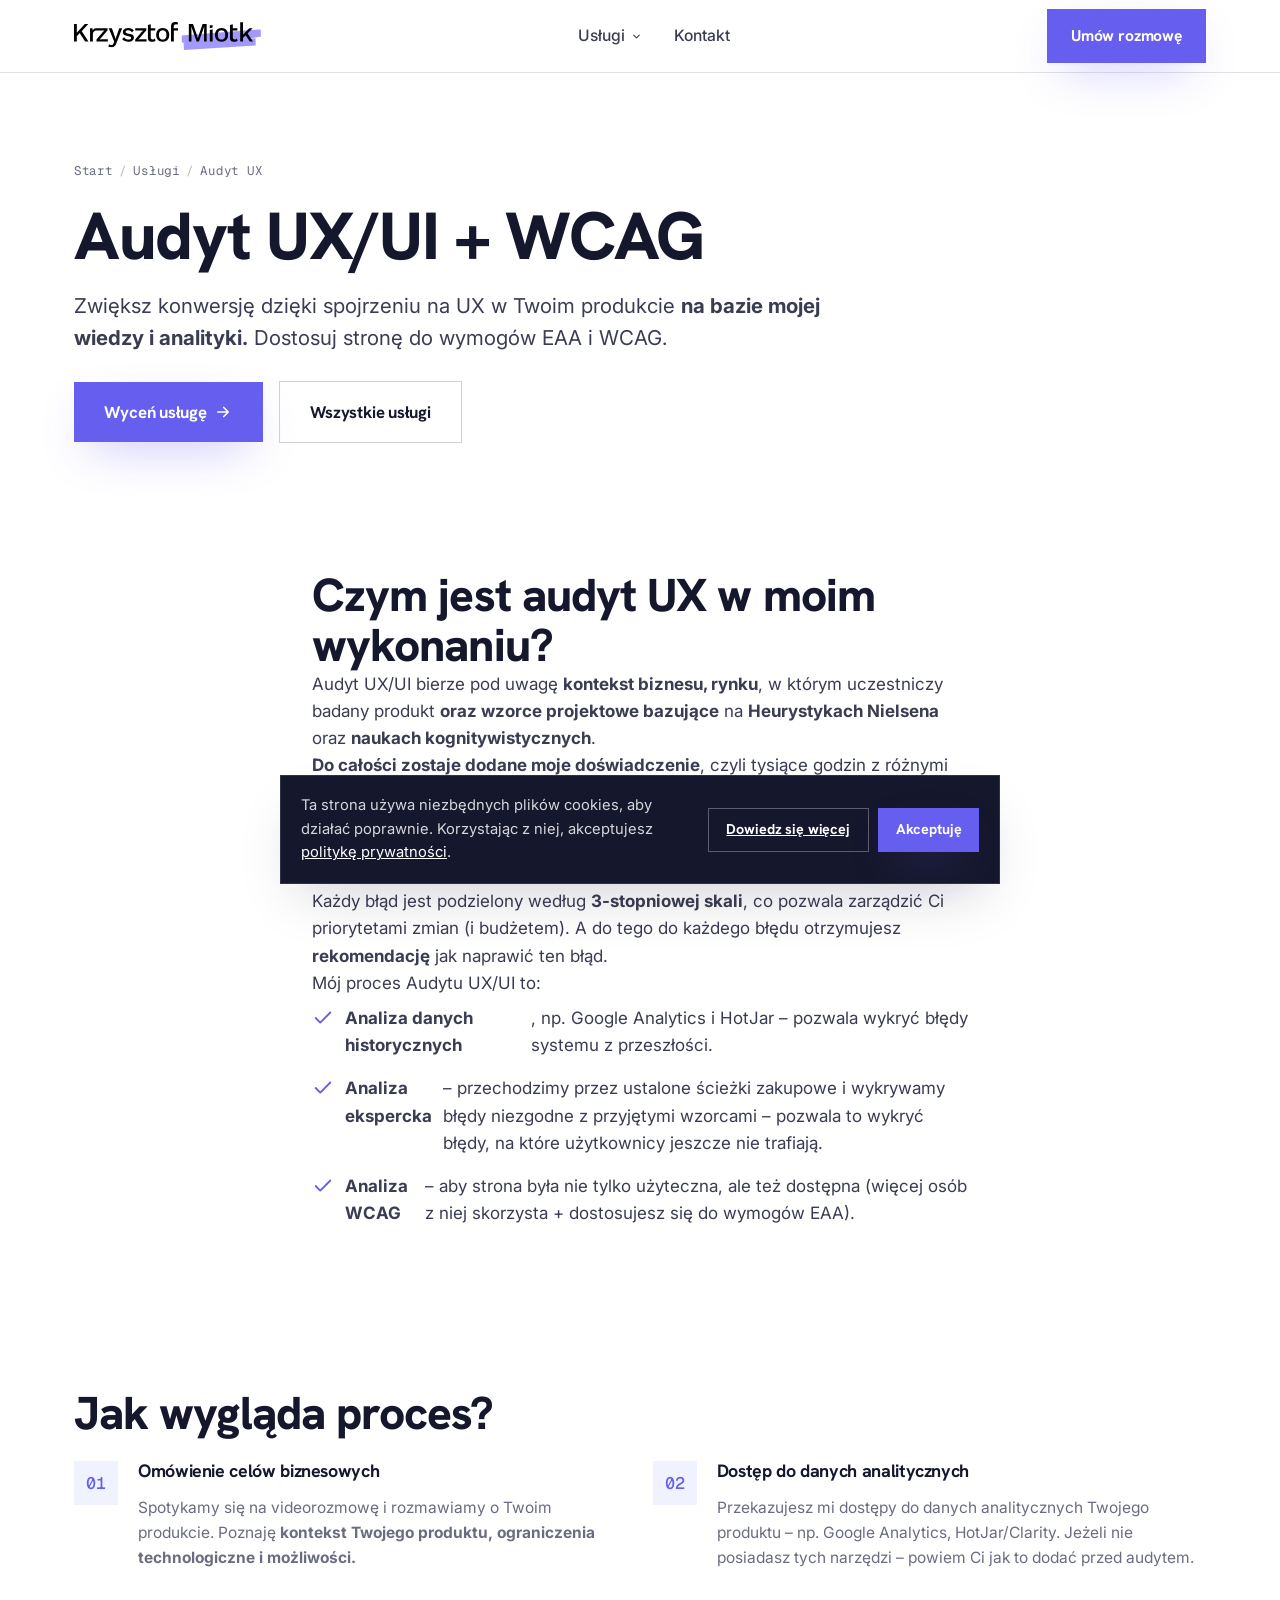
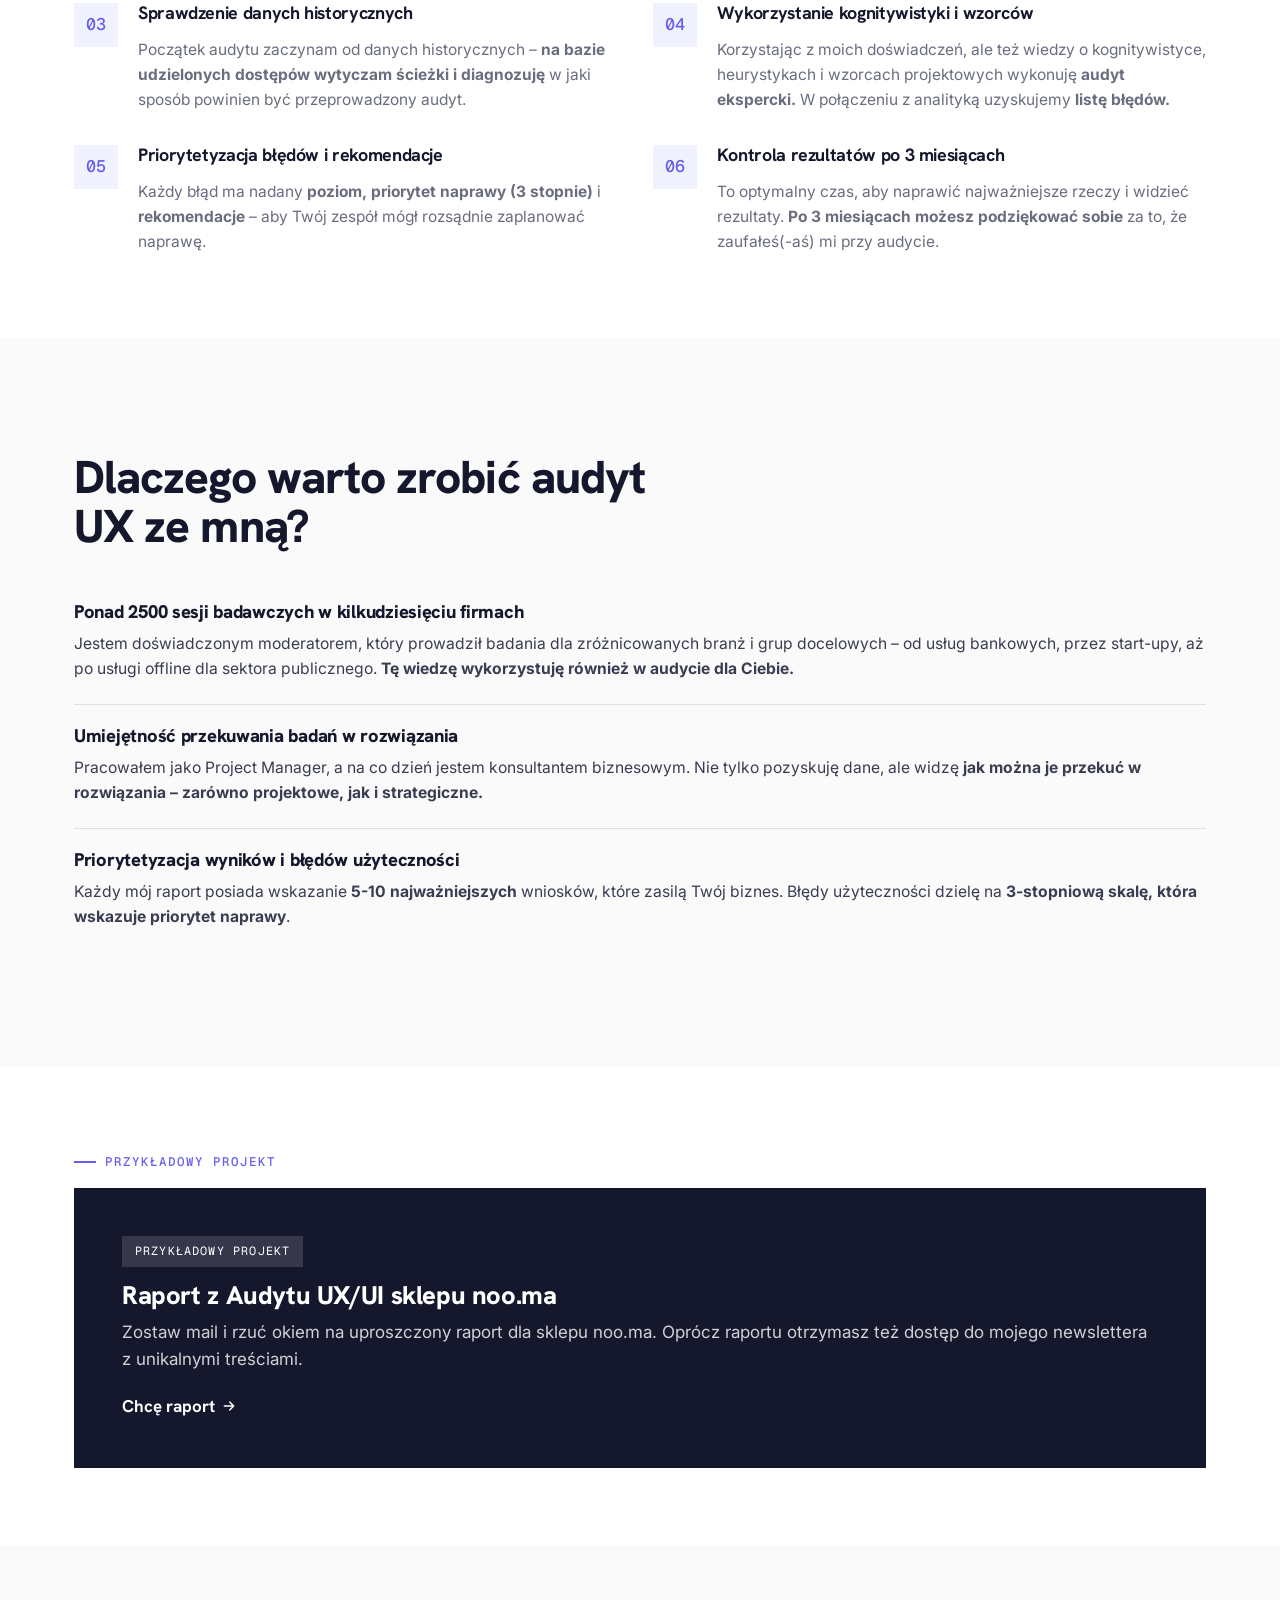
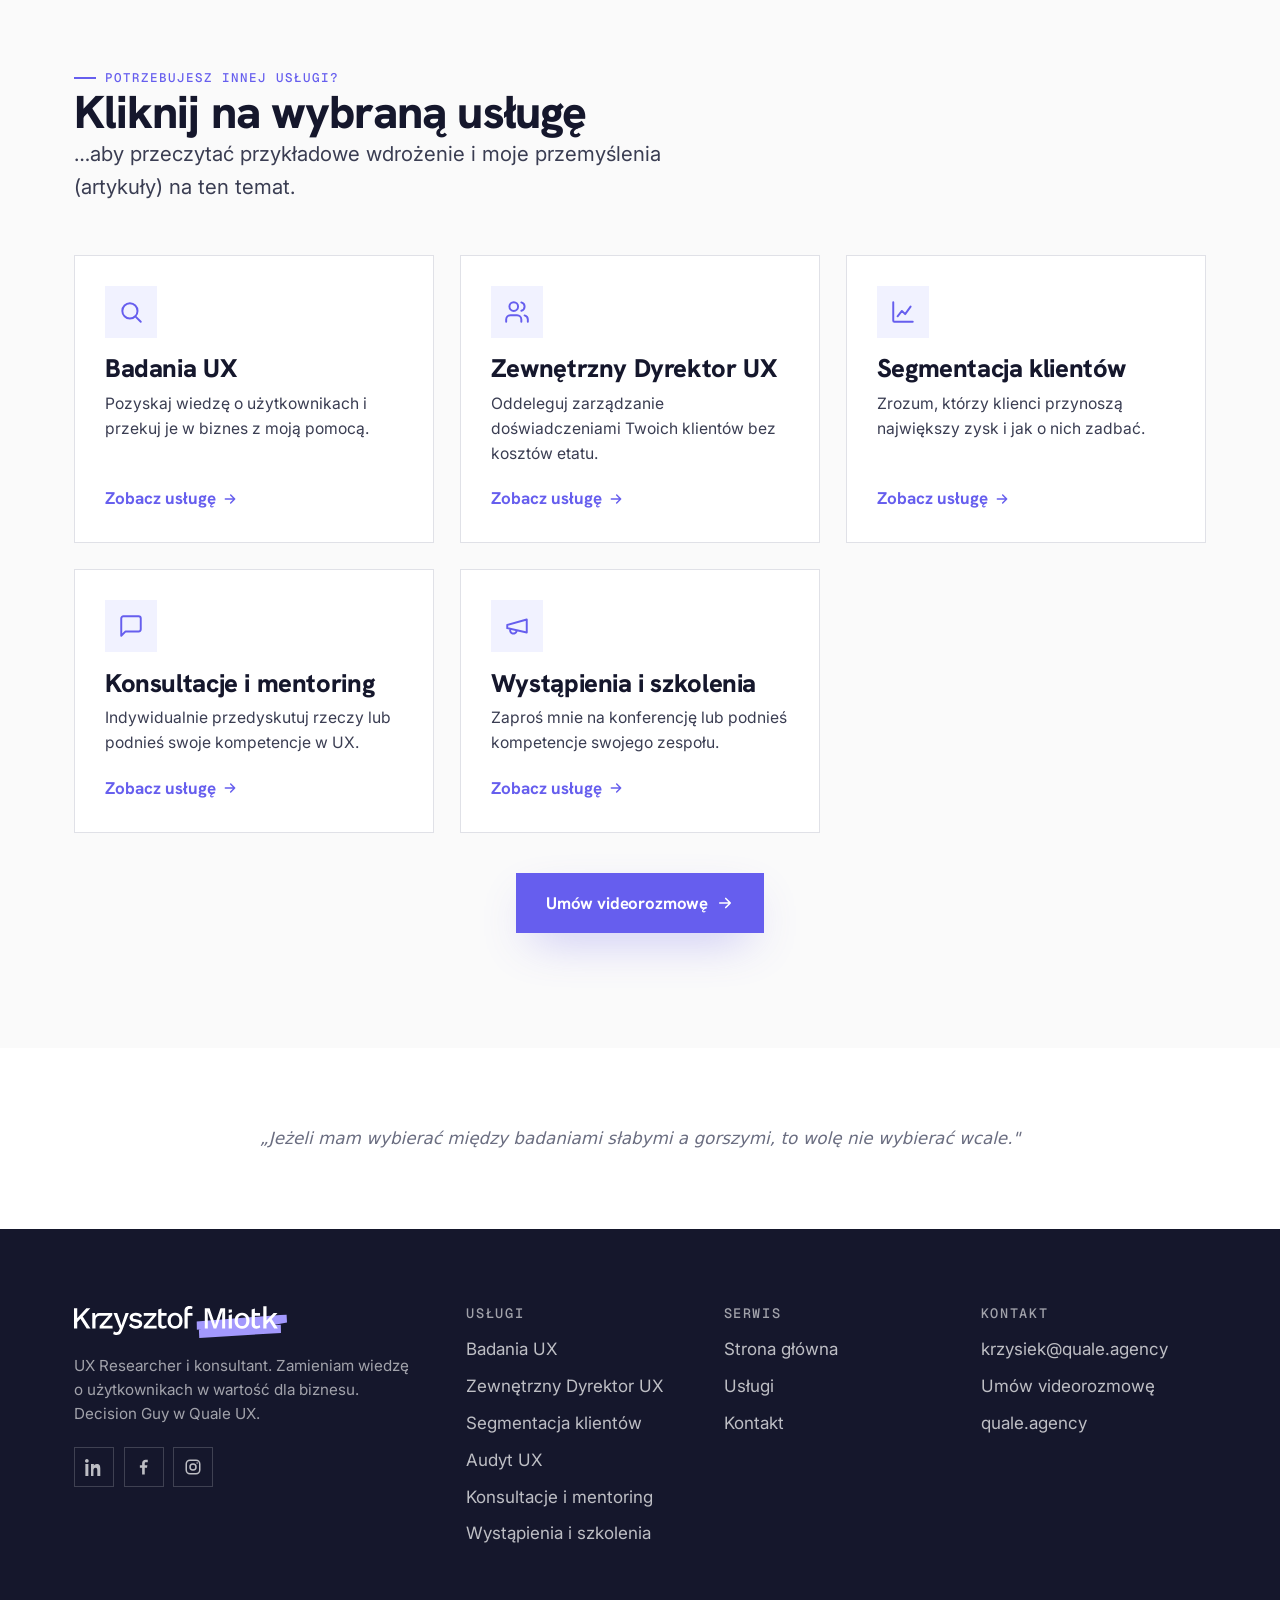
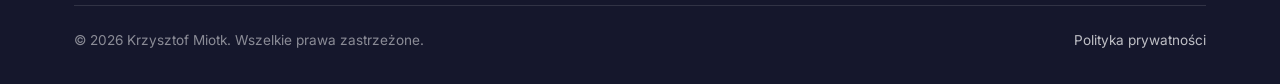
==== commit fb05de83: "Naprawa wszystkich P1 z audytu UX - P1.1 Formularze działają: Formspree (AJAX) + fallback mailto, st" ====
--- a/audyt-ux.html
+++ b/audyt-ux.html
@@ -206,7 +206,7 @@
     </div>
     <div class="footer-bottom">
       <span>© <span data-year>2025</span> Krzysztof Miotk. Wszelkie prawa zastrzeżone.</span>
-      <a href="#">Polityka prywatności</a>
+      <a href="polityka-prywatnosci.html">Polityka prywatności</a>
     </div>
   </div>
 </footer>
--- a/css/styles.css
+++ b/css/styles.css
@@ -436,6 +436,41 @@
 
 /* Motto powtarzane na podstronach */
 .motto { font-family: var(--font-display); font-style: italic; font-weight: 500; color: var(--muted); font-size: 1.05rem; }
+
+/* Stan „dziękuję" po wysłaniu formularza */
+.form-success { display: flex; gap: 1rem; align-items: center; background: var(--brand-light); color: var(--brand-deep); padding: clamp(24px, 3vw, 36px); }
+.form-success svg { width: 40px; height: 40px; flex: 0 0 40px; color: var(--brand); }
+.form-success strong { font-family: var(--font-display); font-size: 1.2rem; }
+
+/* Box kalendarza rezerwacji */
+.cal-fallback { border: 2px dashed var(--line-strong); background: var(--bg-soft); padding: clamp(28px, 5vw, 56px); text-align: center; }
+.cal-fallback p { max-width: 46ch; margin: .8rem auto 1.4rem; }
+.cal-fallback code { font-family: var(--font-mono); font-size: .85em; background: #fff; padding: .1em .4em; border: 1px solid var(--line); }
+
+/* Baner zgody na cookies */
+.cookie-banner {
+  position: fixed; left: 16px; right: 16px; bottom: 16px; z-index: 200;
+  max-width: 720px; margin-inline: auto;
+  background: var(--brand-dark); color: oklch(100% 0 0 / .9);
+  border: 1px solid oklch(100% 0 0 / .12); box-shadow: var(--shadow-lg);
+  padding: 18px 20px; display: flex; align-items: center; gap: 1.2rem; flex-wrap: wrap;
+}
+.cookie-banner p { color: oklch(100% 0 0 / .82); font-size: .92rem; margin: 0; flex: 1; min-width: 220px; }
+.cookie-banner a { color: #fff; text-decoration: underline; }
+.cookie-actions { display: flex; gap: .6rem; flex-shrink: 0; }
+.cookie-banner .btn { padding: .6rem 1.1rem; font-size: .9rem; }
+.cookie-banner .btn--ghost { color: #fff; border-color: oklch(100% 0 0 / .3); }
+.cookie-banner .btn--ghost:hover { border-color: #fff; color: #fff; }
+@media (max-width: 540px){ .cookie-actions { width: 100%; } .cookie-banner .btn { flex: 1; } }
+
+/* Treść polityki prywatności */
+.legal { max-width: 75ch; }
+.legal h2 { margin: 2rem 0 .8rem; font-size: clamp(1.3rem, 2vw, 1.7rem); }
+.legal h3 { margin: 1.4rem 0 .5rem; font-size: 1.1rem; }
+.legal p, .legal li { color: var(--ink-soft); }
+.legal ul { list-style: disc; padding-left: 1.3rem; margin: .6rem 0 1rem; }
+.legal li { margin-bottom: .4rem; }
+.legal .note { background: var(--bg-soft); border-left: 3px solid var(--brand); padding: 1rem 1.2rem; font-size: .92rem; }
 
 /* utilities */
 .mt-0{margin-top:0}.mt-1{margin-top:.5rem}.mt-2{margin-top:1rem}.mt-3{margin-top:1.5rem}.mt-4{margin-top:2rem}
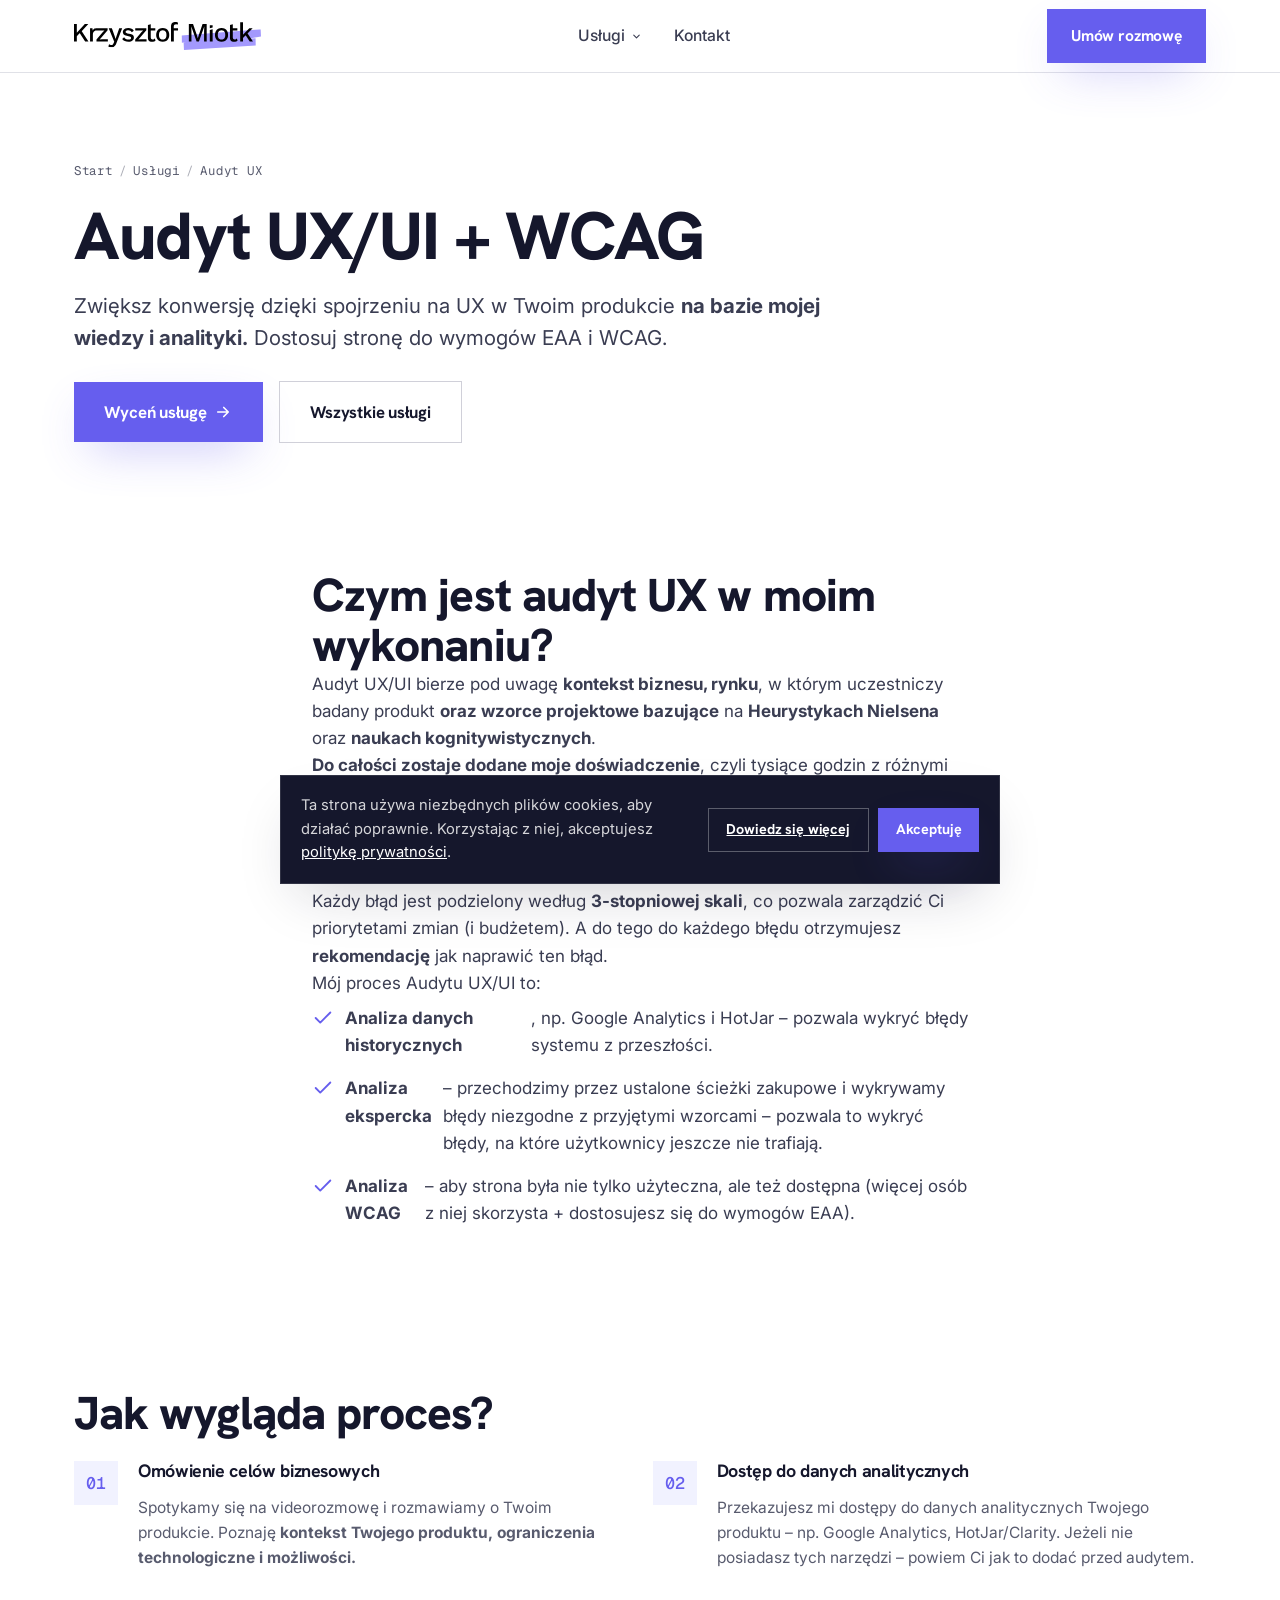
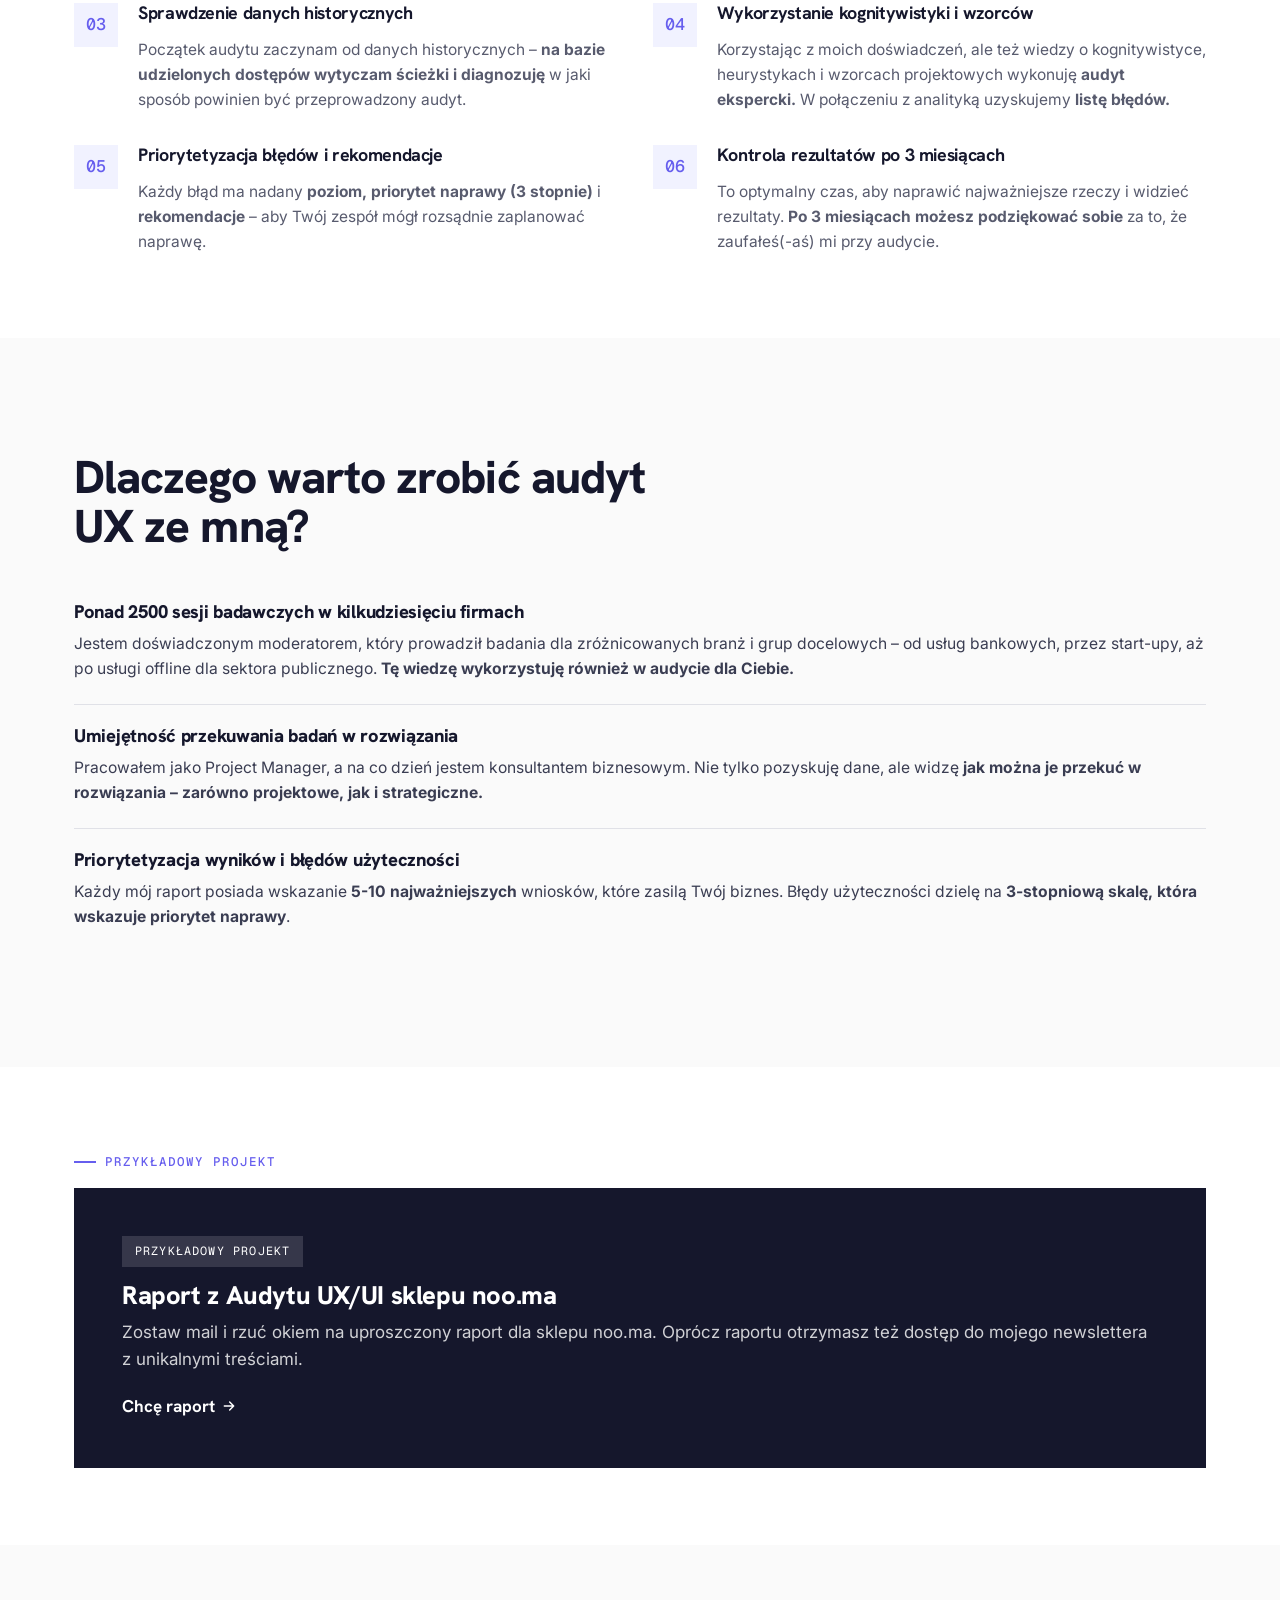
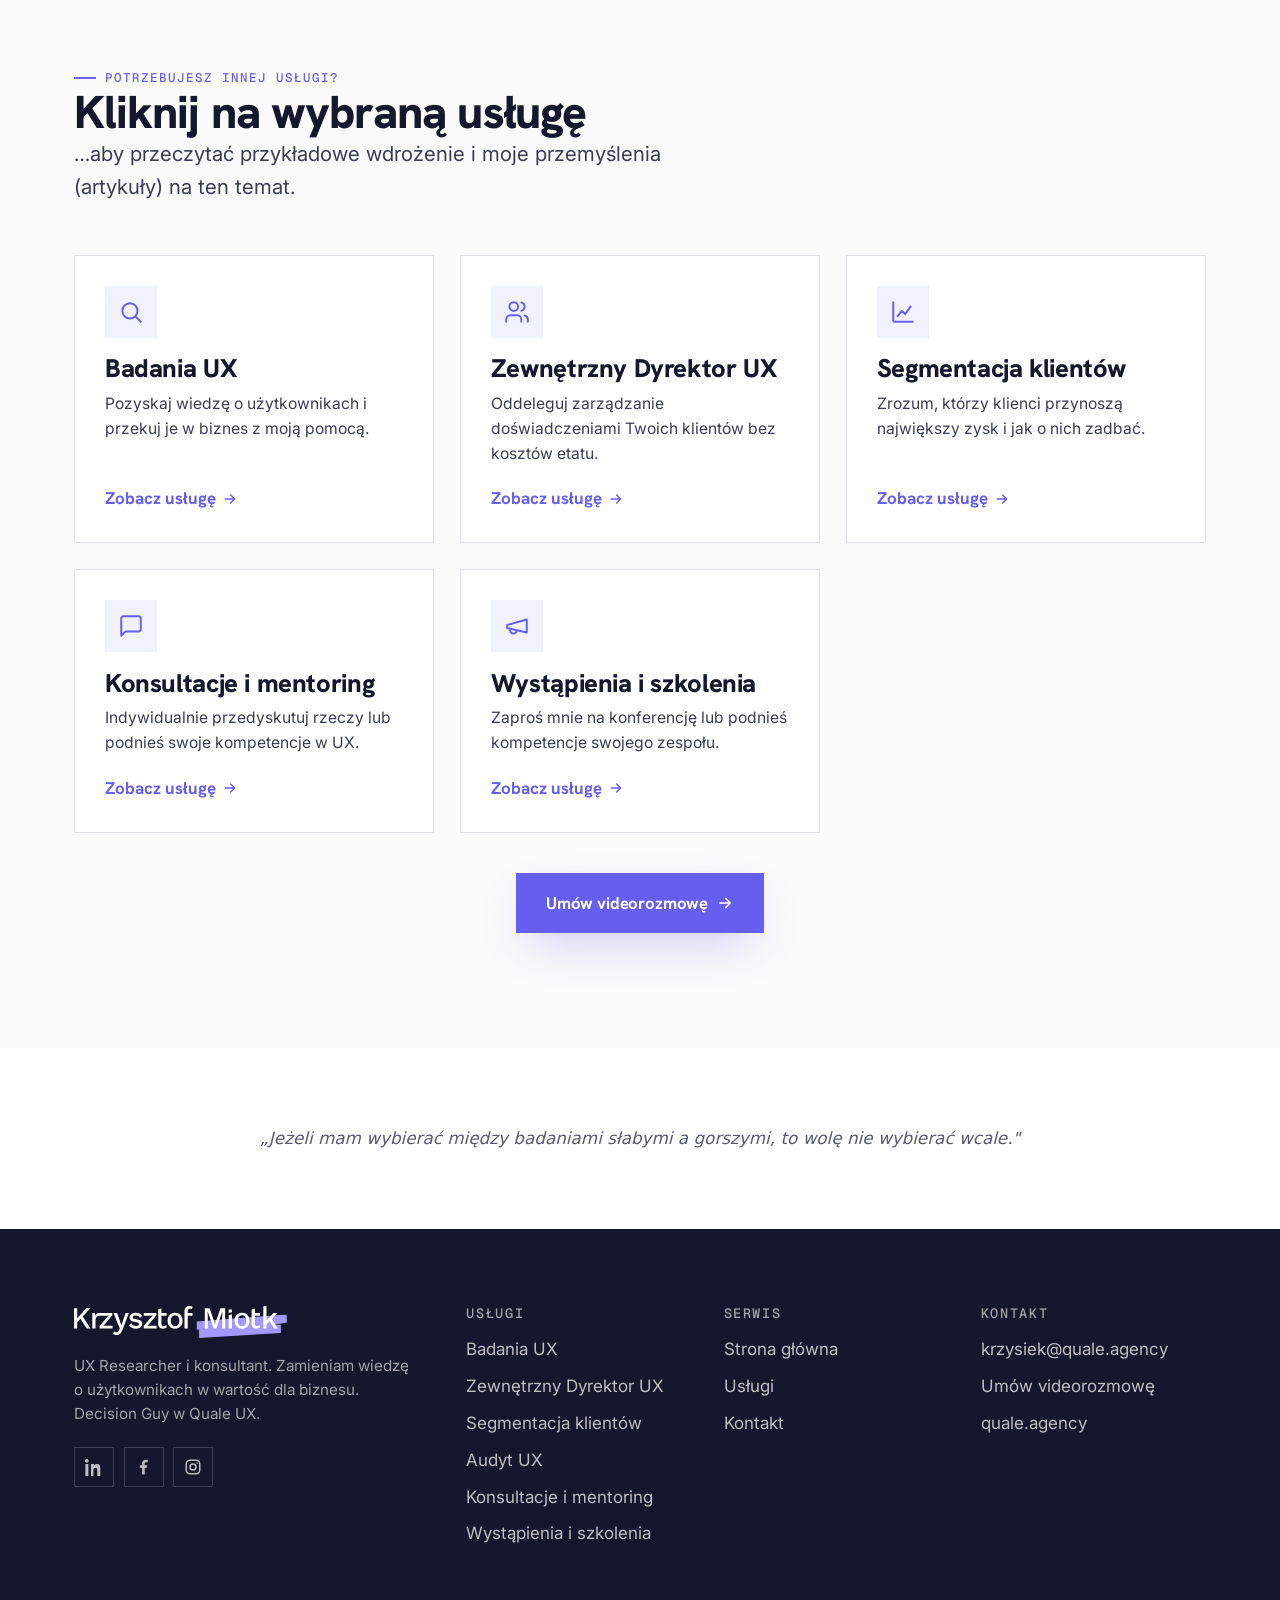
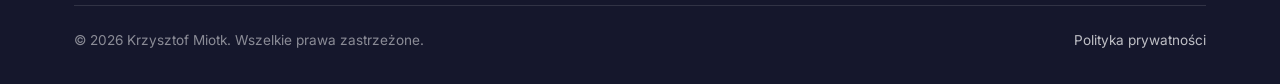
==== commit f48bde52: "P2 z audytu: SEO/social, dostępność, dowód społeczny - SEO/social: favicon SVG, obraz Open Graph 120" ====
--- a/audyt-ux.html
+++ b/audyt-ux.html
@@ -4,13 +4,32 @@
 <meta charset="utf-8" />
 <meta name="viewport" content="width=device-width, initial-scale=1" />
 <title>Audyt UX — Krzysztof Miotk</title>
-<meta name="description" content="Zwiększ konwersję dzięki spojrzeniu na UX w Twoim produkcie **na bazie mojej wiedzy i analityki.** Dostosuj stronę do wymogów EAA i WCAG." />
+<meta name="description" content="Zwiększ konwersję dzięki spojrzeniu na UX w Twoim produkcie na bazie mojej wiedzy i analityki. Dostosuj stronę do wymogów EAA i WCAG." />
+<link rel="canonical" href="https://agalapinska.github.io/krzysztof-miotk/audyt-ux.html" />
+<meta name="theme-color" content="#6E47E5" />
+<link rel="icon" href="assets/favicon.svg" type="image/svg+xml" />
+<link rel="apple-touch-icon" href="assets/favicon.svg" />
+<meta property="og:type" content="website" />
+<meta property="og:locale" content="pl_PL" />
+<meta property="og:site_name" content="Krzysztof Miotk" />
+<meta property="og:title" content="Audyt UX — Krzysztof Miotk" />
+<meta property="og:description" content="Zwiększ konwersję dzięki spojrzeniu na UX w Twoim produkcie na bazie mojej wiedzy i analityki. Dostosuj stronę do wymogów EAA i WCAG." />
+<meta property="og:url" content="https://agalapinska.github.io/krzysztof-miotk/audyt-ux.html" />
+<meta property="og:image" content="https://agalapinska.github.io/krzysztof-miotk/assets/og-image.jpg" />
+<meta property="og:image:width" content="1200" />
+<meta property="og:image:height" content="630" />
+<meta name="twitter:card" content="summary_large_image" />
+<meta name="twitter:title" content="Audyt UX — Krzysztof Miotk" />
+<meta name="twitter:description" content="Zwiększ konwersję dzięki spojrzeniu na UX w Twoim produkcie na bazie mojej wiedzy i analityki. Dostosuj stronę do wymogów EAA i WCAG." />
+<meta name="twitter:image" content="https://agalapinska.github.io/krzysztof-miotk/assets/og-image.jpg" />
 <link rel="preconnect" href="https://fonts.googleapis.com" />
 <link rel="preconnect" href="https://fonts.gstatic.com" crossorigin />
 <link href="https://fonts.googleapis.com/css2?family=Hanken+Grotesk:wght@400;500;600;700;800;900&family=Inter:wght@400;500;600;700&family=Geist+Mono:wght@400;500&display=swap" rel="stylesheet" />
 <link rel="stylesheet" href="css/styles.css" />
+<script type="application/ld+json">{"@context": "https://schema.org", "@type": "Service", "name": "Audyt UX", "serviceType": "Audyt UX", "description": "Zwiększ konwersję dzięki spojrzeniu na UX w Twoim produkcie na bazie mojej wiedzy i analityki. Dostosuj stronę do wymogów EAA i WCAG.", "provider": {"@type": "Person", "name": "Krzysztof Miotk", "url": "https://agalapinska.github.io/krzysztof-miotk/", "jobTitle": "UX Researcher i konsultant"}, "areaServed": "PL", "url": "https://agalapinska.github.io/krzysztof-miotk/audyt-ux.html"}</script>
 </head>
 <body>
+<a class="skip-link" href="#main">Przejdź do treści</a>
 <header class="site-header">
   <div class="wrap nav">
     <a href="index.html" class="brand" aria-label="Krzysztof Miotk — strona główna">
@@ -31,12 +50,12 @@
       <a href="kontakt.html">Kontakt</a>
     </nav>
     <div class="nav-cta">
-      <a href="kontakt.html" class="btn btn--primary nav-desk">Umów rozmowę</a>
+      <a href="kontakt.html#kalendarz" class="btn btn--primary nav-desk">Umów rozmowę</a>
       <button class="nav-toggle" aria-label="Menu" aria-expanded="false"><span></span></button>
     </div>
   </div>
 </header>
-<main>
+<main id="main">
 
 <section class="page-hero">
   <div class="wrap">
--- a/css/styles.css
+++ b/css/styles.css
@@ -21,7 +21,7 @@
   --bg-tint:          oklch(97.5% 0.012 285);
   --ink:              #15172c;
   --ink-soft:         #3a3d52;
-  --muted:            #6a6d80;
+  --muted:            #585b6e;
   --muted-2:          #9094a6;
   --line:             oklch(91% 0.008 285);
   --line-strong:      oklch(86% 0.012 285);
@@ -65,6 +65,10 @@
 button { font: inherit; cursor: pointer; border: none; background: none; }
 ul { list-style: none; padding: 0; }
 :focus-visible { outline: 3px solid var(--brand); outline-offset: 3px; border-radius: 4px; }
+
+/* Skip-link (dostępność) */
+.skip-link { position: absolute; left: -9999px; top: 0; z-index: 300; background: var(--brand); color: #fff; padding: .7rem 1.2rem; font-family: var(--font-display); font-weight: 700; }
+.skip-link:focus { left: 8px; top: 8px; }
 
 /* ------------------------------------------------------------ Typografia */
 h1, h2, h3, h4 {
